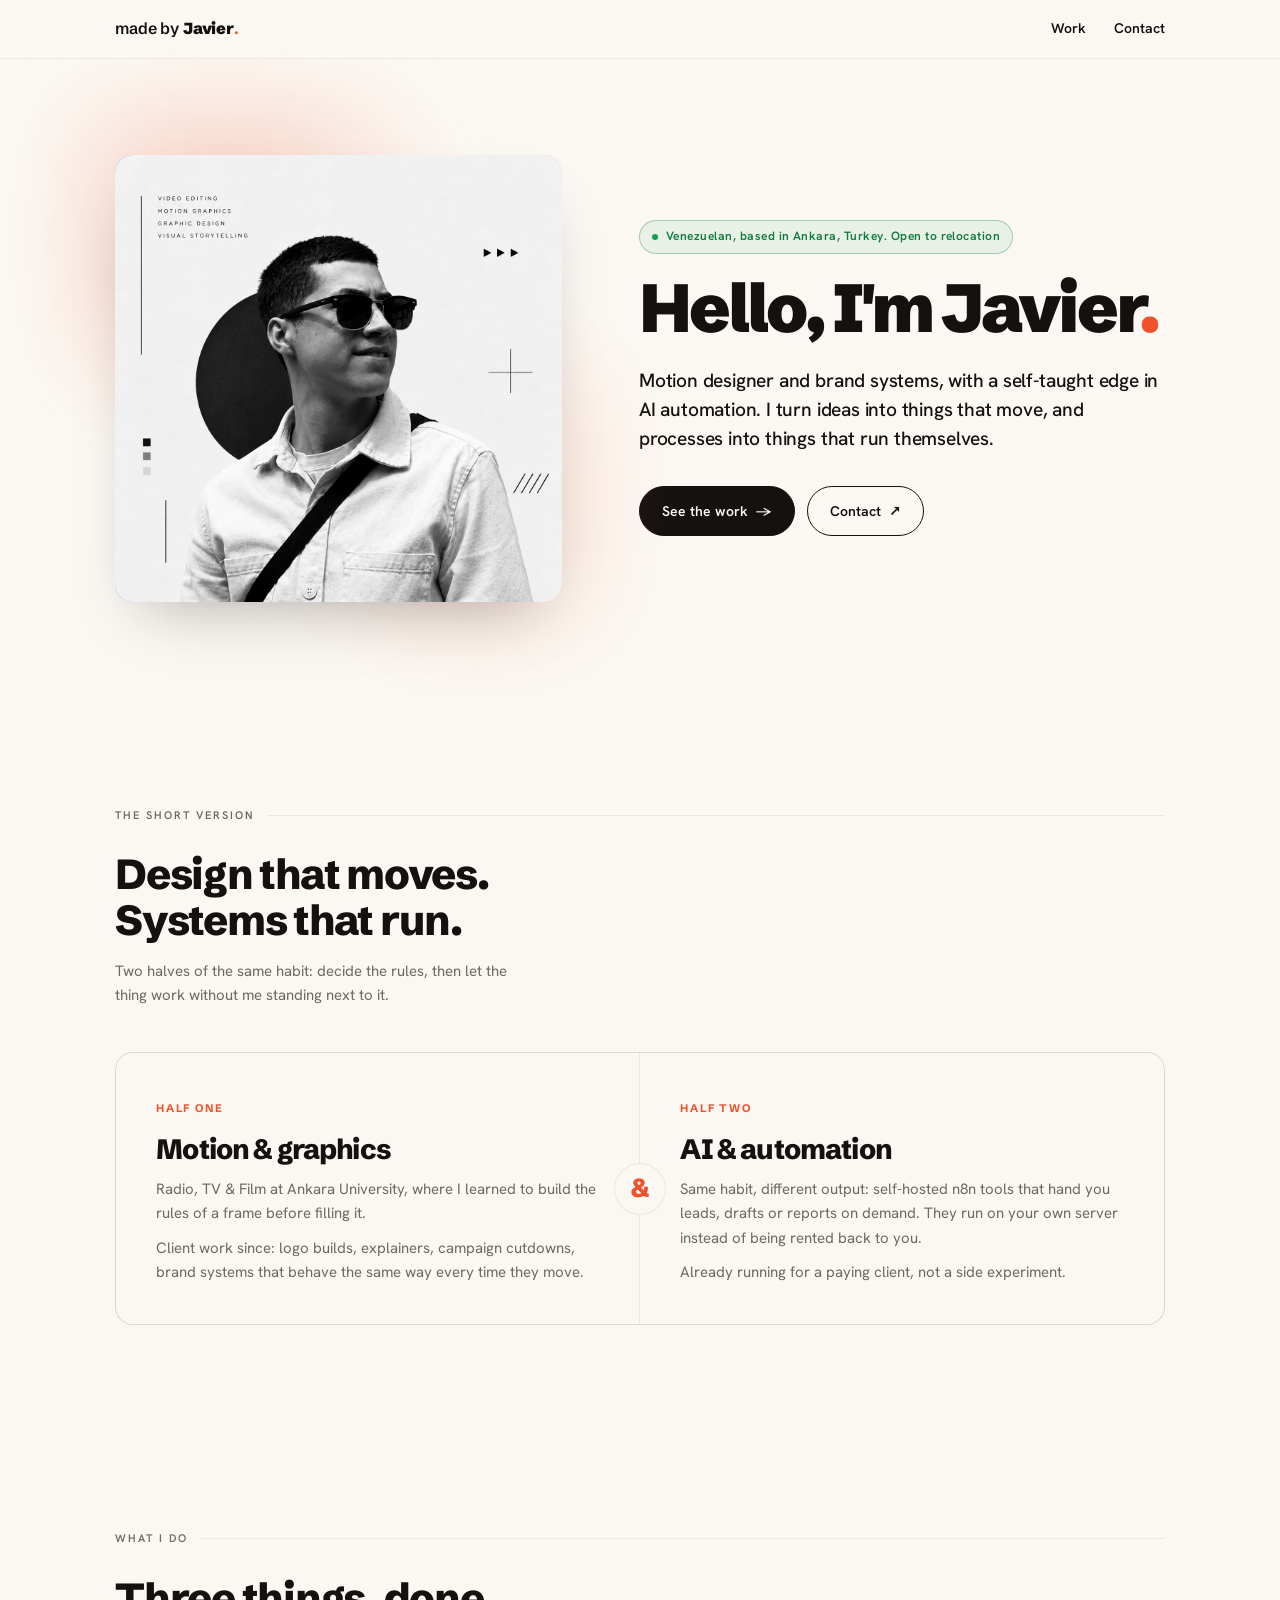
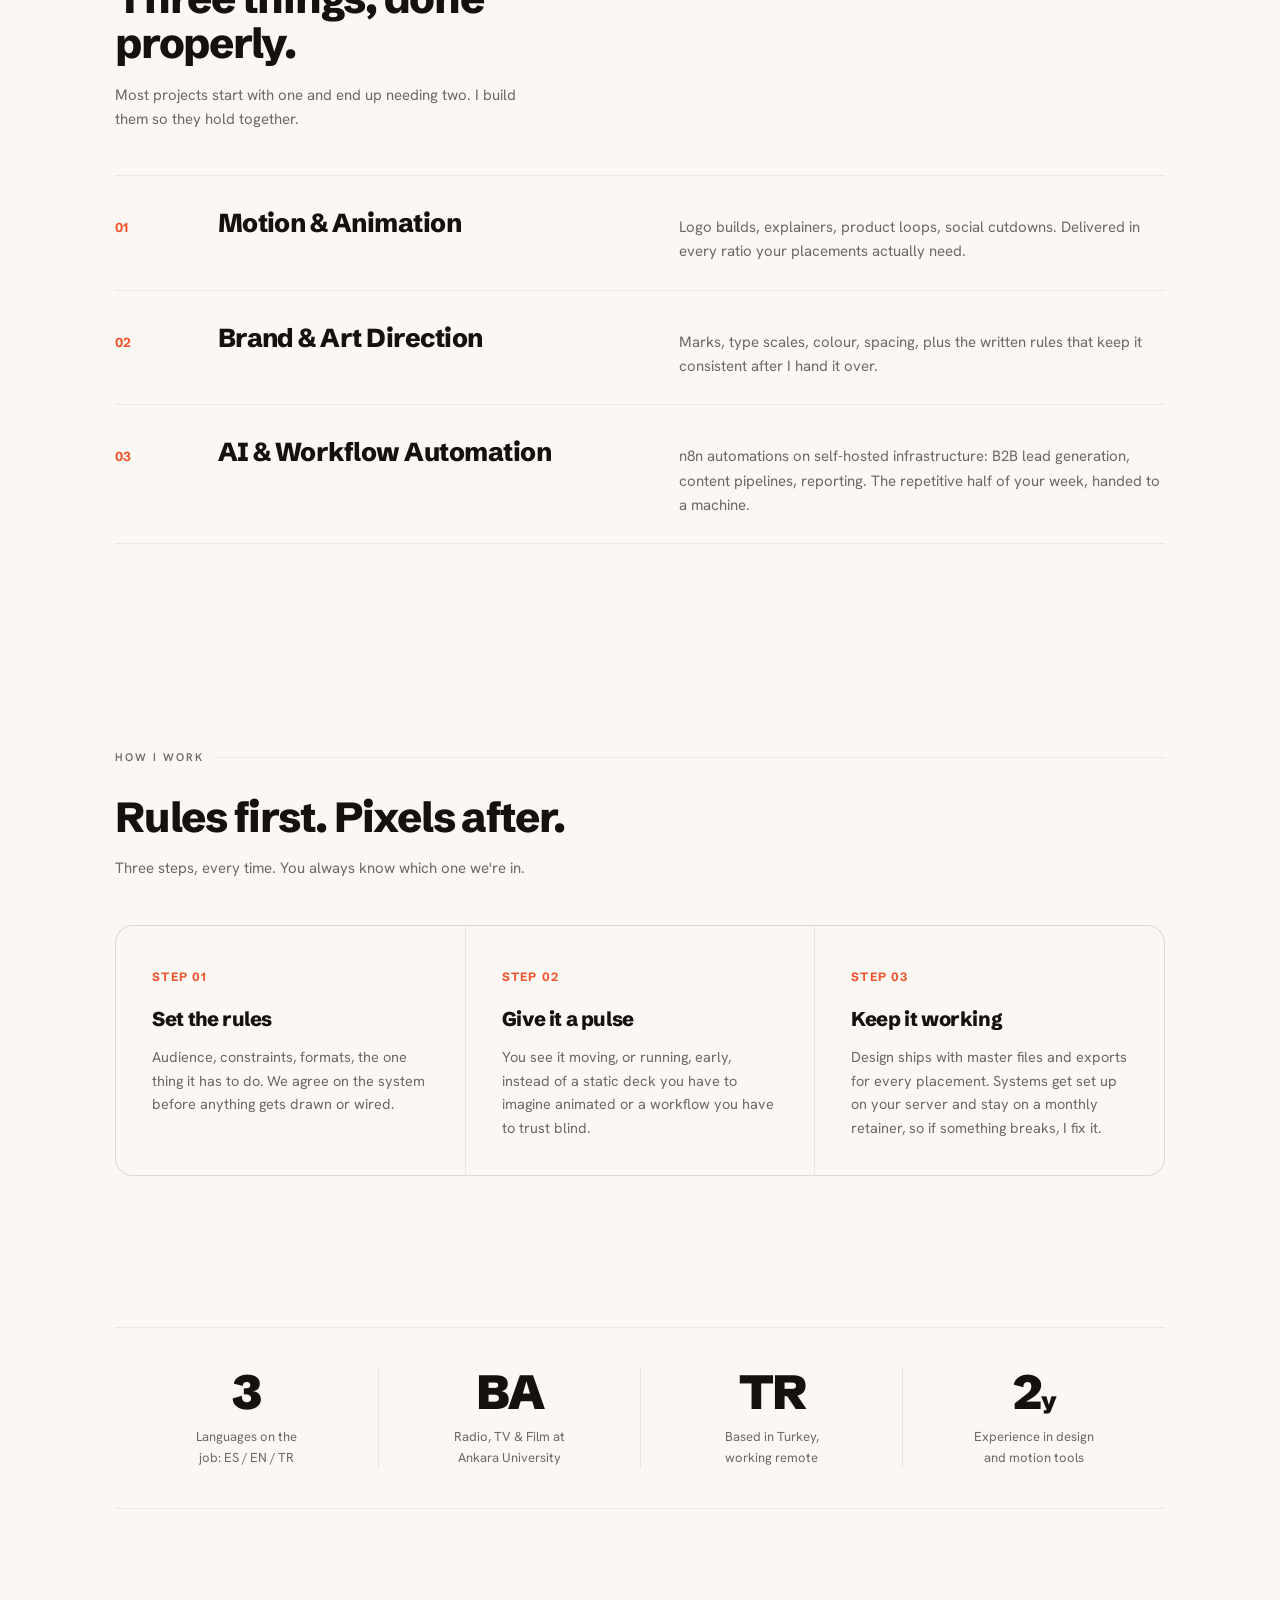
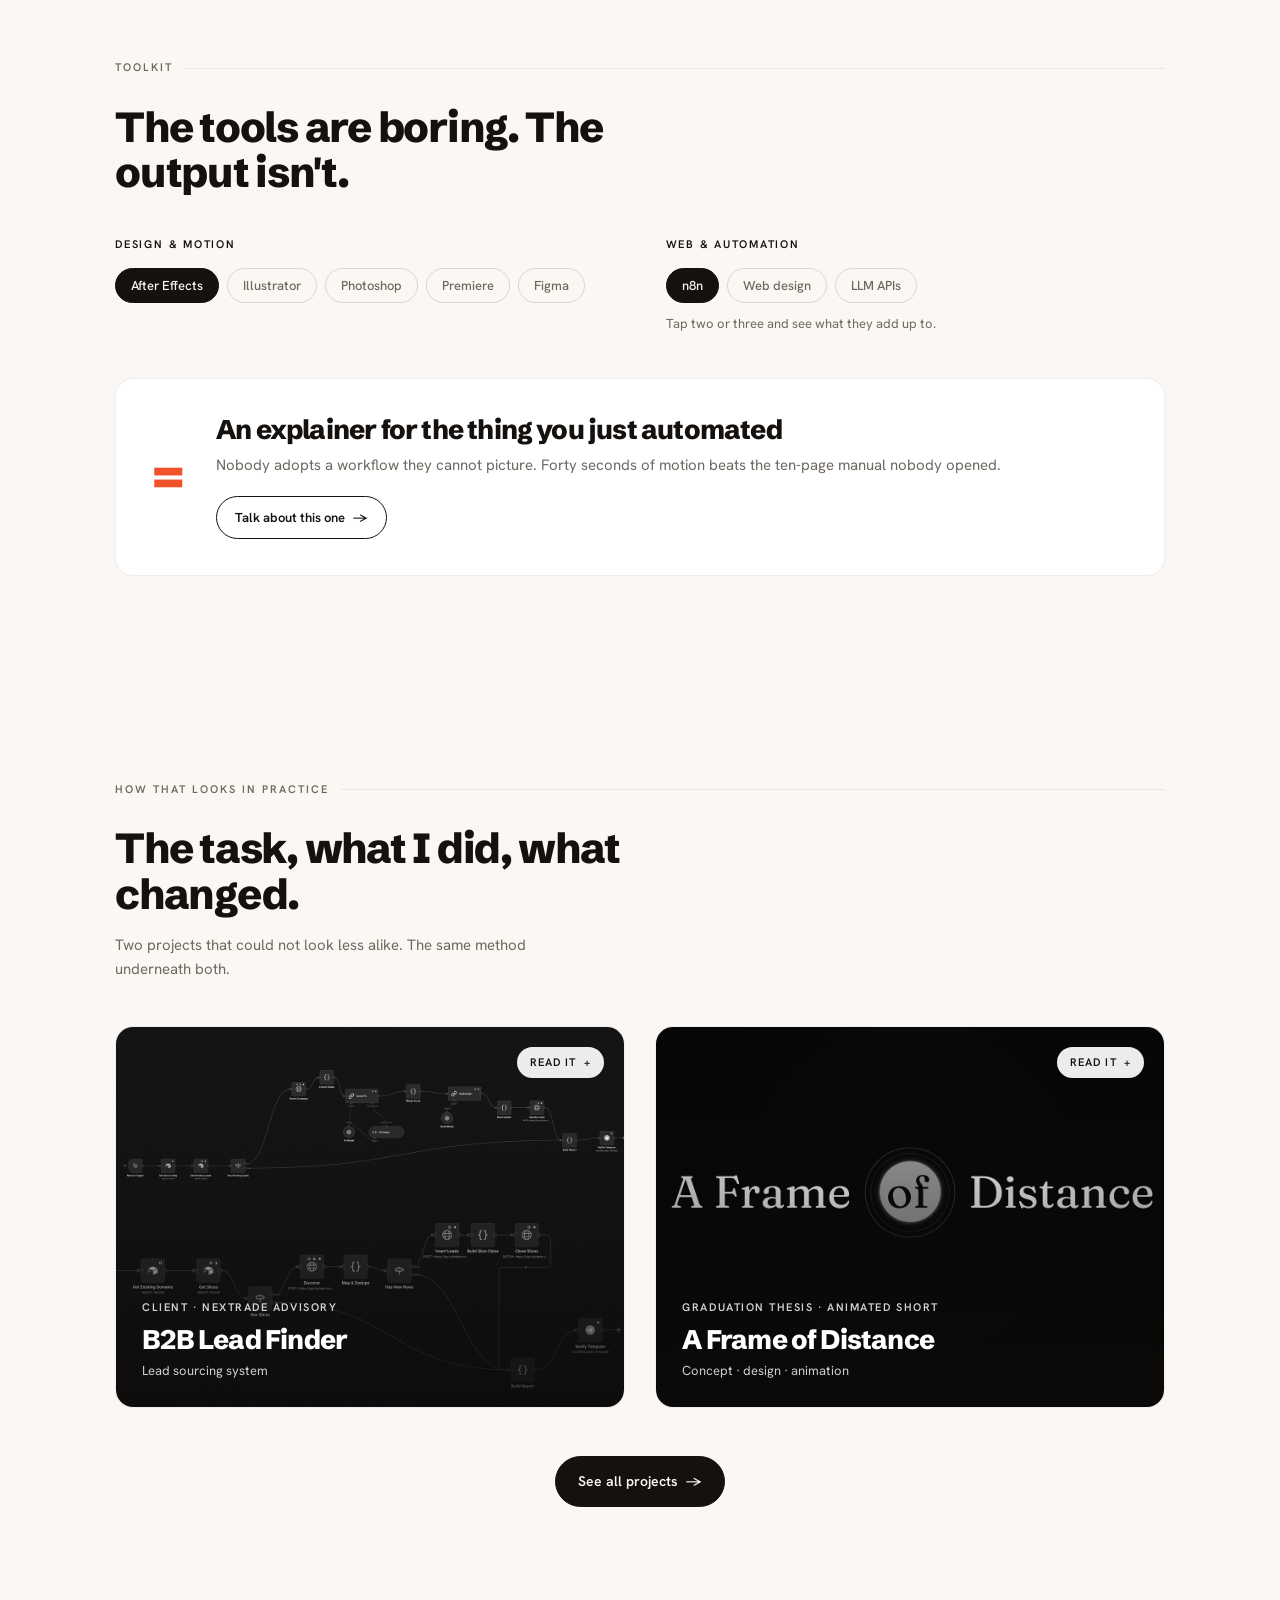
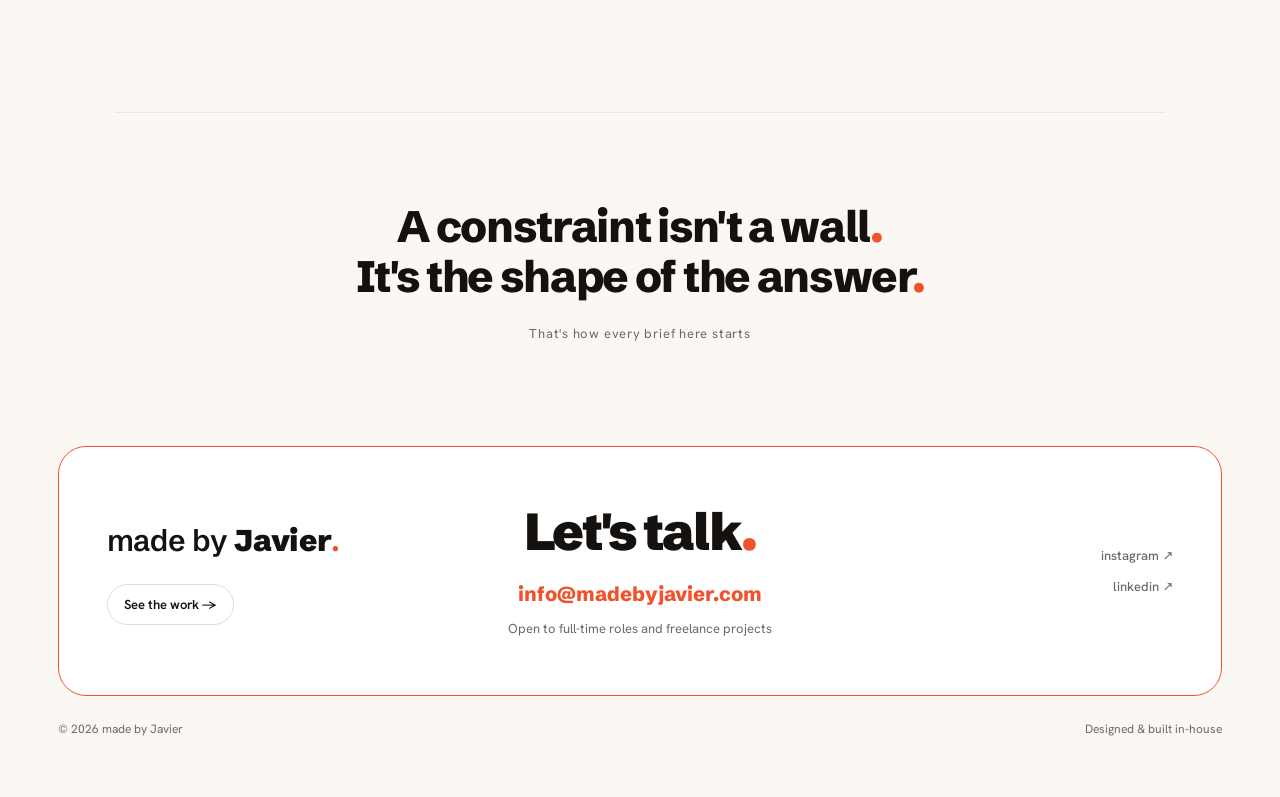
==== index.html @ c761b470 "Rename the project to B2B Lead Finder; sync the home punch line The home card still led with "100 en" ====
<!DOCTYPE html>
<html lang="en">
<head>
<meta charset="utf-8">
<meta name="viewport" content="width=device-width, initial-scale=1">
<title>made by Javier · motion, brand and automation</title>
<meta name="description" content="Javier: motion design, brand systems and self-hosted automation. I take flat work and give it a pulse.">
<link rel="icon" type="image/png" sizes="32x32" href="assets/favicon-32.png">
<link rel="icon" type="image/svg+xml" href="assets/icon.svg">
<link rel="apple-touch-icon" href="assets/apple-touch-icon.png">
<link rel="stylesheet" href="css/site.css">
</head>
<body>

<!-- NAV -->
<nav class="nav">
  <div class="nav-in">
    <a class="logo" href="index.html">made by <b>Javier</b><i>.</i></a>
    <div class="nav-links">
      <a href="work/index.html">Work</a>
      <a href="mailto:info@madebyjavier.com">Contact</a>
    </div>
  </div>
</nav>

<!-- HERO -->
<header class="hero">
  <div class="wrap hero-grid">
    <div class="shot rv">
      <div class="shot-frame">
        <img src="assets/javier.jpg" alt="Javier, designer" onerror="this.remove()">
        <div class="shot-note">portrait → assets/javier.jpg</div>
      </div>
    </div>

    <div class="rv">
      <span class="badge"><span class="dot"></span> Venezuelan, based in Ankara, Turkey. Open to relocation</span>
      <h1>Hello, I'm Javier<i>.</i></h1>

      <p class="lead">Motion designer and brand systems, with a self-taught edge in AI automation. I turn ideas into things that move, and processes into things that run themselves.</p>

      <div class="cta-row">
        <a class="btn btn-solid" href="work/index.html">See the work <span>→</span></a>
        <a class="btn btn-ghost btn-diag" href="mailto:info@madebyjavier.com">Contact <span>↗</span></a>
      </div>
    </div>
  </div>
</header>

<!-- SPLIT -->
<section id="split">
  <div class="wrap">
    <p class="eyebrow rv">The short version</p>
    <h2 class="rv">Design that moves. Systems that run.</h2>
    <p class="sec-sub rv">Two halves of the same habit: decide the rules, then let the thing work without me standing next to it.</p>

    <div class="split-wrap rv">
      <div class="split">
        <div class="half">
          <span class="half-k">Half one</span>
          <h3>Motion &amp; graphics</h3>
          <p>Radio, TV &amp; Film at Ankara University, where I learned to build the rules of a frame before filling it.</p>
          <p>Client work since: logo builds, explainers, campaign cutdowns, brand systems that behave the same way every time they move.</p>
        </div>
        <div class="half">
          <span class="half-k">Half two</span>
          <h3>AI &amp; automation</h3>
          <p>Same habit, different output: self-hosted n8n tools that hand you leads, drafts or reports on demand. They run on your own server instead of being rented back to you.</p>
          <p>Already running for a paying client, not a side experiment.</p>
        </div>
      </div>
      <span class="half-amp">&amp;</span>
    </div>
  </div>
</section>

<!-- SERVICES -->
<section id="services">
  <div class="wrap">
    <p class="eyebrow rv">What I do</p>
    <h2 class="rv">Three things, done properly.</h2>
    <p class="sec-sub rv">Most projects start with one and end up needing two. I build them so they hold together.</p>

    <div class="svc">
      <div class="svc-row rv">
        <span class="svc-num">01</span>
        <h3 class="svc-name">Motion &amp; Animation</h3>
        <p class="svc-desc">Logo builds, explainers, product loops, social cutdowns. Delivered in every ratio your placements actually need.</p>
      </div>
      <div class="svc-row rv">
        <span class="svc-num">02</span>
        <h3 class="svc-name">Brand &amp; Art Direction</h3>
        <p class="svc-desc">Marks, type scales, colour, spacing, plus the written rules that keep it consistent after I hand it over.</p>
      </div>
      <div class="svc-row rv">
        <span class="svc-num">03</span>
        <h3 class="svc-name">AI &amp; Workflow Automation</h3>
        <p class="svc-desc">n8n automations on self-hosted infrastructure: B2B lead generation, content pipelines, reporting. The repetitive half of your week, handed to a machine.</p>
      </div>
    </div>
  </div>
</section>

<!-- PROCESS -->
<section id="process">
  <div class="wrap">
    <p class="eyebrow rv">How I work</p>
    <h2 class="rv">Rules first. Pixels after.</h2>
    <p class="sec-sub rv">Three steps, every time. You always know which one we're in.</p>

    <div class="steps">
      <div class="step rv">
        <span class="step-k">STEP 01</span>
        <h3>Set the rules</h3>
        <p>Audience, constraints, formats, the one thing it has to do. We agree on the system before anything gets drawn or wired.</p>
      </div>
      <div class="step rv">
        <span class="step-k">STEP 02</span>
        <h3>Give it a pulse</h3>
        <p>You see it moving, or running, early, instead of a static deck you have to imagine animated or a workflow you have to trust blind.</p>
      </div>
      <div class="step rv">
        <span class="step-k">STEP 03</span>
        <h3>Keep it working</h3>
        <p>Design ships with master files and exports for every placement. Systems get set up on your server and stay on a monthly retainer, so if something breaks, I fix it.</p>
      </div>
    </div>
  </div>
</section>

<!-- FACTS -->
<section id="proof" style="padding-block:clamp(24px,4vw,48px)">
  <div class="wrap">
    <div class="stats rv">
      <div><div class="stat-n">3</div><div class="stat-l">Languages on the job: ES / EN / TR</div></div>
      <div><div class="stat-n">BA</div><div class="stat-l">Radio, TV &amp; Film at Ankara University</div></div>
      <div><div class="stat-n">TR</div><div class="stat-l">Based in Turkey, working remote</div></div>
      <div><div class="stat-n">2<span style="font-size:.5em">y</span></div><div class="stat-l">Experience in design and motion tools</div></div>
    </div>
  </div>
</section>

<!-- TOOLKIT -->
<section id="toolkit">
  <div class="wrap">
    <p class="eyebrow rv">Toolkit</p>
    <h2 class="rv">The tools are boring. The output isn't.</h2>

    <div class="kit rv">
      <div>
        <p class="kit-k">Design &amp; motion</p>
        <div class="tags" style="margin-top:0">
          <button class="tag" data-t="ae">After Effects</button>
          <button class="tag" data-t="ai">Illustrator</button>
          <button class="tag" data-t="ps">Photoshop</button>
          <button class="tag" data-t="pr">Premiere</button>
          <button class="tag" data-t="fg">Figma</button>
        </div>
      </div>
      <div>
        <p class="kit-k">Web &amp; automation</p>
        <div class="tags" style="margin-top:0">
          <button class="tag" data-t="n8">n8n</button>
          <button class="tag" data-t="wb">Web design</button>
          <button class="tag" data-t="ll">LLM APIs</button>
        </div>
        <p class="mix-hint">Tap two or three and see what they add up to.</p>
      </div>
    </div>

    <div class="mix mix-empty rv" id="mix">
      <span class="mix-eq">=</span>
      <div>
        <h3 class="mix-title" id="mixTitle">Pick two tools above.</h3>
        <p class="mix-desc" id="mixDesc">Most jobs here are a combination, not a single tool.</p>
        <a class="mix-cta" id="mixCta" href="mailto:info@madebyjavier.com">Talk about this one <span>→</span></a>
      </div>
    </div>
  </div>
</section>

<!-- SELECTED WORK -->
<section id="selected">
  <div class="wrap">
    <p class="eyebrow rv">How that looks in practice</p>
    <h2 class="rv">The task, what I did, what changed.</h2>
    <p class="sec-sub rv">Two projects that could not look less alike. The same method underneath both.</p>

    <div class="cases">

      <article class="case rv">
        <div class="case-cover">
          <img src="assets/case-nextrade.png" alt="" onerror="this.remove()">
          <div class="case-scrim">
            <span class="case-meta">Client · NexTrade Advisory</span>
            <h3>B2B Lead Finder</h3>
            <span class="case-role">Lead sourcing system</span>
          </div>
          <button class="case-face" aria-expanded="false" aria-label="Open B2B Lead Finder case">
            <span class="case-hint">Read it <em>+</em></span>
          </button>
        </div>
        <div class="case-body">
          <div><div class="case-inner">
            <div class="cline">
              <span class="cline-k">The task</span>
              <p class="cline-v">Finding new clients was a full-time job nobody had time for: which companies fit, who decides inside, a real email address, a message that doesn't read like a template.</p>
            </div>
            <div class="cline">
              <span class="cline-k">What I did</span>
              <div class="cline-v">
                <ul>
                  <li>Every lead arrives scored, with the person who decides by name and title.</li>
                  <li>Each email is checked against the mail server, so nothing bounces.</li>
                  <li>A message written for that company waits in a private dashboard: read, adjust, send.</li>
                </ul>
              </div>
            </div>
            <div class="cline">
              <span class="cline-k">What changed</span>
              <p class="cline-v"><strong>15 qualified companies, every week.</strong> In the first 20 delivered, all 20 had a named person and 18 emails were confirmed by the receiving server. The time that went into searching now goes into conversations.</p>
            </div>
            <a class="case-link" href="work/nextrade/index.html">See the project <span>→</span></a>
          </div></div>
        </div>
      </article>

      <article class="case rv">
        <div class="case-cover">
          <img src="assets/case-frame.png" alt="" onerror="this.remove()">
          <div class="case-scrim">
            <span class="case-meta">Graduation thesis · Animated short</span>
            <h3>A Frame of Distance</h3>
            <span class="case-role">Concept · design · animation</span>
          </div>
          <button class="case-face" aria-expanded="false" aria-label="Open A Frame of Distance case">
            <span class="case-hint">Read it <em>+</em></span>
          </button>
        </div>
        <div class="case-body">
          <div><div class="case-inner">
            <div class="cline">
              <span class="cline-k">The task</span>
              <p class="cline-v">Turn Berry's acculturation model into a 2½-minute animated short with no dialogue, no characters and no narration. Only shape, color and motion.</p>
            </div>
            <div class="cline">
              <span class="cline-k">What I did</span>
              <div class="cline-v">
                <ul>
                  <li>Wrote a visual dictionary before animating: a polygon's number of sides shows how integrated it is, from a broken triangle to a circle.</li>
                  <li>Gave each stage its own palette and motion rule, from cold blue and abrupt cuts to saturated amber and slow, steady movement.</li>
                </ul>
              </div>
            </div>
            <div class="cline">
              <span class="cline-k">Result</span>
              <p class="cline-v">A three-member jury gave it 100/100. <strong>An abstract theory a viewer can read without a single word of explanation.</strong></p>
            </div>
            <a class="case-link" href="work/a-frame-of-distance/index.html">See the project <span>→</span></a>
          </div></div>
        </div>
      </article>

    </div>

    <div class="cta-row rv" style="margin-top:clamp(32px,4vw,48px);justify-content:center">
      <a class="btn btn-solid" href="work/index.html">See all projects <span>→</span></a>
    </div>
  </div>
</section>

<!-- QUOTE -->
<section id="quote">
  <div class="wrap">
    <hr class="hr" style="margin-bottom:clamp(48px,7vw,88px)">
    <p class="quote rv">A constraint isn't a wall<i>.</i><br>It's the shape of the answer<i>.</i></p>
    <p class="quote-by rv">That's how every brief here starts</p>
  </div>
</section>

<!-- FOOTER CTA -->
<footer class="footer">
  <div class="fcard rv">
    <div>
      <a class="logo" href="index.html" style="font-size:clamp(20px,2.6vw,30px)">made by <b>Javier</b><i>.</i></a>
      <br>
      <a class="back" href="work/index.html">See the work →</a>
    </div>

    <div class="fcard-mid">
      <h2>Let's talk<i>.</i></h2>
      <a class="mail" href="mailto:info@madebyjavier.com">info@madebyjavier.com</a>
      <span class="f-tag">Open to full-time roles and freelance projects</span>
    </div>

    <div class="f-right">
      <a href="https://www.instagram.com/made.byjavier/" target="_blank" rel="noopener">instagram ↗</a>
      <a href="https://www.linkedin.com/in/javiermenzs" target="_blank" rel="noopener">linkedin ↗</a>    </div>
  </div>

  <div class="legal">
    <span>© 2026 made by Javier</span>
    <span>Designed &amp; built in-house</span>
  </div>
</footer>

<script src="js/site.js"></script>
<!-- page views, referrers and countries. No cookies, nothing to consent to. -->
<script defer src="/_vercel/insights/script.js"></script>
</body>
</html>
---- css/site.css ----
@import url('https://fonts.googleapis.com/css2?family=Schibsted+Grotesk:wght@500;600;700;800;900&family=Hanken+Grotesk:wght@400;500;600;700&display=swap');

/* ============================================================
   made by Javier — site stylesheet
   One file for every page. Edit here, it changes everywhere.
   ============================================================ */

/* ============ TOKENS ============ */
:root{
  --bg:#FBF8F3;
  --surface:#FFFFFF;
  --ink:#14110F;
  --muted:#6E6862;
  --line:rgba(20,17,15,.14);
  --line-soft:rgba(20,17,15,.07);
  --accent:#F0522B;
  --go:#12A150;        /* availability green */
  --go-ink:#0F7A3C;    /* readable green on cream — 5.3:1 */

  --display:'Schibsted Grotesk',system-ui,-apple-system,sans-serif;
  --body:'Hanken Grotesk',system-ui,-apple-system,sans-serif;

  /* fluid shell — grows with the viewport instead of sitting in a 1180px box */
  --pad:clamp(20px,4.5vw,80px);
  --maxw:clamp(1040px,91vw,1560px);
  --r:18px;
}

*{box-sizing:border-box;margin:0;padding:0}
html{scroll-behavior:smooth;scroll-padding-top:96px}
body{
  background:var(--bg);
  color:var(--ink);
  font-family:var(--body);
  font-size:17px;
  line-height:1.62;
  -webkit-font-smoothing:antialiased;
  overflow-x:hidden;
}
a{color:inherit;text-decoration:none}
img{max-width:100%;display:block}

.wrap{width:100%;max-width:var(--maxw);margin:0 auto;padding-inline:var(--pad)}
.hr{height:1px;background:var(--line-soft);border:0}

/* ============ NAV ============ */
.nav{
  position:sticky;top:0;z-index:50;
  background:rgba(251,248,243,.82);
  backdrop-filter:blur(14px);
  border-bottom:1px solid var(--line-soft);
}
.nav-in{
  max-width:var(--maxw);margin:0 auto;padding:16px var(--pad);
  display:flex;align-items:center;justify-content:space-between;
}
.logo{font-family:var(--display);font-size:16px;font-weight:600;letter-spacing:-.01em}
.logo b{font-weight:900}
.logo i{color:var(--accent);font-style:normal}
.nav-links{display:flex;gap:28px;font-size:14px;font-weight:600}
.nav-links a{position:relative;padding-bottom:2px}
.nav-links a::after{
  content:"";position:absolute;left:0;bottom:0;height:1.5px;width:0;
  background:var(--accent);transition:width .28s cubic-bezier(.2,.7,.3,1);
}
.nav-links a:hover::after,.nav-links a[aria-current]::after{width:100%}

/* ============ HERO ============ */
.hero{padding:clamp(48px,8vw,96px) 0 clamp(56px,8vw,104px)}
.hero-grid{
  display:grid;grid-template-columns:minmax(0,.85fr) minmax(0,1fr);
  gap:clamp(32px,6vw,80px);align-items:center;
}

/* photo + colour bleed behind it */
.shot{position:relative}
.shot::before{
  content:"";position:absolute;inset:-14% -12%;z-index:0;
  background:
    radial-gradient(60% 55% at 30% 25%,rgba(240,82,43,.30),transparent 70%),
    radial-gradient(55% 50% at 75% 70%,rgba(255,158,120,.28),transparent 72%);
  filter:blur(40px);
}
.shot-frame{
  position:relative;z-index:1;border-radius:var(--r);overflow:hidden;
  aspect-ratio:1/1;          /* matches javier.jpg — 1254 × 1254 */
  box-shadow:0 30px 60px -30px rgba(20,17,15,.35);
}
/* CSS fallback backdrop = the striped colour wall from the reference */
.shot-frame::before{
  content:"";position:absolute;inset:0;
  background:repeating-linear-gradient(90deg,
    #1B3FB0 0 4%, #F0522B 4% 7%, #E8D96A 7% 11%, #0C1E5E 11% 15%,
    #E9E4C9 15% 19%, #1B3FB0 19% 23%);
  filter:blur(6px) saturate(1.1);
}
.shot-frame img{
  position:relative;z-index:2;width:100%;height:100%;object-fit:cover;
  filter:grayscale(1) contrast(1.06);
}
.shot-note{
  position:relative;z-index:2;display:grid;place-items:center;height:100%;
  font-size:12px;letter-spacing:.14em;text-transform:uppercase;color:#fff;
  text-shadow:0 1px 8px rgba(0,0,0,.6);text-align:center;padding:24px;
}

.badge{
  display:inline-flex;align-items:center;gap:8px;
  font-size:12px;font-weight:600;letter-spacing:.04em;
  padding:6px 12px;border:1px solid rgba(15,122,60,.32);border-radius:999px;
  background:rgba(18,161,80,.08);color:var(--go-ink);margin-bottom:20px;
}
.dot{width:6px;height:6px;border-radius:50%;background:var(--go);
  box-shadow:0 0 0 0 rgba(18,161,80,.55);animation:pulse 1.5s infinite}
@keyframes pulse{70%{box-shadow:0 0 0 7px rgba(18,161,80,0)}100%{box-shadow:0 0 0 0 rgba(18,161,80,0)}}

h1{
  font-family:var(--display);font-weight:900;
  font-size:clamp(38px,5.6vw,68px);line-height:1.02;letter-spacing:-.045em;
  margin-bottom:24px;
}
h1 i{color:var(--accent);font-style:normal}
/* CO2nstruction wordmark — keep the subscript readable in display type */
h1 sub,h2 sub,.next-proj a sub{font-size:.55em;bottom:-.15em}

.lead{font-size:clamp(17px,1.5vw,20px);font-weight:500;line-height:1.5;letter-spacing:-.01em;max-width:52ch}
.lead + .lead{margin-top:14px}
.body-copy{margin-top:22px;max-width:54ch;color:var(--muted);font-size:15px}
.body-copy p + p{margin-top:12px}
.body-copy strong{color:var(--ink);font-weight:600}

.cta-row{display:flex;flex-wrap:wrap;gap:12px;margin-top:32px}
.btn{
  display:inline-flex;align-items:center;gap:8px;
  font-size:14px;font-weight:600;padding:13px 22px;border-radius:999px;
  border:1px solid var(--ink);transition:transform .2s,background .2s,color .2s;
}
.btn:hover{transform:translateY(-2px)}
.btn-solid{background:var(--ink);color:var(--bg)}
.btn-solid:hover{background:var(--accent);border-color:var(--accent)}
.btn-ghost:hover{background:var(--ink);color:var(--bg)}
.btn span{display:inline-block;transition:transform .35s cubic-bezier(.2,.7,.3,1) .08s}
.btn:hover span{transform:translateX(5px)}
.btn-diag:hover span{transform:translate(4px,-4px)}

/* ============ SECTION SHELL ============ */
section{padding:clamp(56px,8vw,104px) 0}
.eyebrow{
  font-size:11px;font-weight:600;letter-spacing:.18em;text-transform:uppercase;
  color:var(--muted);margin-bottom:28px;display:flex;align-items:center;gap:12px;
}
.eyebrow::after{content:"";flex:1;height:1px;background:var(--line-soft)}
h2{
  font-family:var(--display);font-weight:800;
  font-size:clamp(28px,3.4vw,42px);line-height:1.08;letter-spacing:-.03em;
  max-width:20ch;margin-bottom:16px;
}
.sec-sub{color:var(--muted);max-width:52ch;font-size:15px}

/* ============ SERVICES ============ */
.svc{border-top:1px solid var(--line-soft);margin-top:44px}
.svc-row{
  display:grid;grid-template-columns:64px minmax(0,1fr) minmax(0,1.15fr);
  gap:clamp(16px,3vw,40px);align-items:baseline;
  padding:26px 0;border-bottom:1px solid var(--line-soft);
  transition:padding-left .3s cubic-bezier(.2,.7,.3,1);
}
.svc-row:hover{padding-left:10px}
.svc-num{font-family:var(--display);font-size:13px;font-weight:700;color:var(--accent)}
.svc-name{font-family:var(--display);font-size:clamp(20px,2.2vw,26px);font-weight:800;letter-spacing:-.02em}
.svc-desc{color:var(--muted);font-size:15px}

/* ============ PROCESS ============ */
.steps{display:grid;grid-template-columns:repeat(3,1fr);gap:1px;background:var(--line-soft);
  border:1px solid var(--line-soft);border-radius:var(--r);overflow:hidden;margin-top:44px}
/* hover timing shared with .half in the split section — keep these in sync */
.step{background:var(--bg);padding:clamp(24px,3vw,36px);
  transition:background .25s cubic-bezier(.2,.7,.3,1)}
.step:hover{background:var(--surface)}
.step-k{font-family:var(--display);font-size:12px;font-weight:700;color:var(--accent);letter-spacing:.1em}
.step h3{font-family:var(--display);font-size:20px;font-weight:800;letter-spacing:-.02em;margin:14px 0 10px}
.step p{color:var(--muted);font-size:14.5px}

/* ============ STATS ============ */
.stats{display:grid;grid-template-columns:repeat(4,1fr);gap:0;
  padding:clamp(28px,4vw,40px) 0;border-block:1px solid var(--line-soft)}
.stats > div{
  display:flex;flex-direction:column;align-items:center;justify-content:flex-start;
  gap:10px;text-align:center;padding-inline:clamp(10px,2vw,28px);
  border-left:1px solid var(--line-soft);
}
.stats > div:first-child{border-left:0}
.stat-n{font-family:var(--display);font-size:clamp(30px,4vw,48px);font-weight:900;letter-spacing:-.04em;line-height:1}
.stat-l{font-size:13px;color:var(--muted);max-width:20ch;text-wrap:balance}

/* ============ TOOLKIT ============ */
.tags{display:flex;flex-wrap:wrap;gap:8px;margin-top:32px}
.tag{
  font-size:13px;font-weight:500;padding:8px 15px;border-radius:999px;
  border:1px solid var(--line);color:var(--muted);
  transition:color .2s,border-color .2s,background .2s;
}
.tag:hover{color:var(--ink);border-color:var(--ink);background:var(--surface)}

/* ============ QUOTE ============ */
.quote{
  font-family:var(--display);font-weight:800;letter-spacing:-.03em;
  font-size:clamp(24px,3.6vw,44px);line-height:1.14;max-width:22ch;margin:0 auto;text-align:center;
}
.quote i{color:var(--accent);font-style:normal}
.quote-by{text-align:center;color:var(--muted);font-size:13px;margin-top:22px;letter-spacing:.06em}

/* ============ FOOTER CTA ============ */
.footer{padding:0 var(--pad) var(--pad)}
.fcard{
  max-width:var(--maxw);margin:0 auto;
  border:1.5px solid var(--accent);border-radius:28px;
  background:var(--surface);
  padding:clamp(32px,5vw,56px) clamp(24px,4vw,48px);
  display:grid;grid-template-columns:1fr auto 1fr;gap:32px;align-items:center;
}
.fcard-mid{text-align:center}
.fcard h2{
  font-size:clamp(30px,4.4vw,52px);font-weight:900;letter-spacing:-.035em;
  max-width:none;margin:0 auto 18px;
}
.fcard h2 i{color:var(--accent);font-style:normal}
.mail{
  font-family:var(--display);font-weight:800;font-size:clamp(16px,1.8vw,20px);
  color:var(--accent);border-bottom:1.5px solid transparent;transition:border-color .2s;
}
.mail:hover{border-color:var(--accent)}
.f-tag{display:block;font-size:13px;color:var(--muted);margin-top:8px}
.f-right{display:flex;flex-direction:column;align-items:flex-end;gap:10px;font-size:13px;font-weight:500}
.f-right a{color:var(--muted);transition:color .2s}
.f-right a:hover{color:var(--ink)}
.back{
  display:inline-flex;align-items:center;gap:7px;font-size:13px;font-weight:600;
  padding:9px 16px;border:1px solid var(--line);border-radius:999px;margin-top:18px;
  transition:background .2s,color .2s,border-color .2s;
}
.back:hover{background:var(--ink);color:var(--bg);border-color:var(--ink)}
.legal{
  max-width:var(--maxw);margin:24px auto 0;display:flex;justify-content:space-between;
  font-size:12px;color:var(--muted);flex-wrap:wrap;gap:10px;
}

/* ============ SPLIT (the differentiator) ============ */
.split{display:grid;grid-template-columns:1fr 1fr;gap:1px;background:var(--line-soft);
  border:1px solid var(--line-soft);border-radius:var(--r);overflow:hidden;margin-top:44px}
.half{background:var(--bg);padding:clamp(26px,3.4vw,40px);
  transition:background .25s cubic-bezier(.2,.7,.3,1)}
.half:hover{background:var(--surface)}
.half-k{font-family:var(--display);font-size:11px;font-weight:700;letter-spacing:.16em;
  text-transform:uppercase;color:var(--accent)}
.half h3{font-family:var(--display);font-size:clamp(22px,2.4vw,28px);font-weight:800;
  letter-spacing:-.03em;margin:14px 0 12px;line-height:1.1}
.half p{color:var(--muted);font-size:15px}
.half p + p{margin-top:10px}
.half-amp{
  position:absolute;left:50%;top:50%;transform:translate(-50%,-50%);
  font-family:var(--display);font-weight:900;font-size:26px;color:var(--accent);
  background:var(--bg);width:52px;height:52px;border-radius:50%;
  display:grid;place-items:center;border:1px solid var(--line-soft);z-index:2;
}
.split-wrap{position:relative}

/* ============ CASES (image → click → task/action/outcome) ============ */
.cases{display:grid;grid-template-columns:repeat(auto-fit,minmax(340px,1fr));
  gap:clamp(18px,2.4vw,32px);margin-top:44px;align-items:start}
.case{
  border:1px solid var(--line-soft);border-radius:var(--r);background:var(--surface);
  overflow:hidden;transition:border-color .35s,box-shadow .35s;
}
.case:hover{border-color:var(--line)}
.case.open{border-color:var(--accent);box-shadow:0 24px 50px -34px rgba(20,17,15,.4)}

/* the clickable face — sits over the cover so the whole image is the target */
.case-face{
  position:absolute;inset:0;z-index:4;width:100%;height:100%;
  border:0;padding:0;background:none;cursor:pointer;font:inherit;color:inherit;
}
.case-face:focus-visible{outline:2px solid var(--accent);outline-offset:-4px;border-radius:var(--r)}
.case-cover{
  display:block;position:relative;aspect-ratio:4/3;overflow:hidden;
  transition:aspect-ratio .55s cubic-bezier(.2,.7,.3,1);
}
.case.open .case-cover{aspect-ratio:16/6}
.case-cover::before{
  content:"";position:absolute;inset:0;
  background:linear-gradient(135deg,#1B3FB0,#F0522B 45%,#E8D96A 75%,#0C1E5E);
  filter:saturate(.9);
}
.case-cover img{position:absolute;inset:0;width:100%;height:100%;object-fit:cover;
  filter:grayscale(1) contrast(1.05);transition:filter .5s,transform .7s cubic-bezier(.2,.7,.3,1)}
.case-cover:hover img{filter:grayscale(.25) contrast(1.05);transform:scale(1.03)}
.case-scrim{
  position:absolute;inset:0;z-index:2;display:flex;flex-direction:column;justify-content:flex-end;
  padding:clamp(18px,2.2vw,26px);color:#fff;
  background:linear-gradient(to top,rgba(12,10,9,.78) 0%,rgba(12,10,9,.28) 45%,transparent 75%);
}
.case-meta{display:block;font-size:11px;font-weight:600;letter-spacing:.14em;text-transform:uppercase;opacity:.82}
.case-scrim h3{font-family:var(--display);font-size:clamp(21px,2.1vw,28px);font-weight:800;
  letter-spacing:-.03em;line-height:1.1;margin-top:8px}
.case-role{display:block;font-size:13px;opacity:.8;margin-top:6px;transition:opacity .3s,max-height .45s}
.case.open .case-role{opacity:0;max-height:0;overflow:hidden;margin-top:0}
.case-hint{
  position:absolute;top:clamp(14px,1.8vw,20px);right:clamp(14px,1.8vw,20px);
  display:inline-flex;align-items:center;gap:7px;font-size:11px;font-weight:600;
  letter-spacing:.1em;text-transform:uppercase;color:var(--ink);
  background:rgba(255,255,255,.92);padding:7px 13px;border-radius:999px;
  transition:background .25s,color .25s;
}
.case-face:hover .case-hint{background:var(--accent);color:#fff}
.case-hint em{font-style:normal;display:inline-block;transition:transform .35s cubic-bezier(.2,.7,.3,1)}
.case.open .case-hint em{transform:rotate(45deg)}

/* the morph target */
.case-body{
  display:grid;grid-template-rows:0fr;opacity:0;
  transition:grid-template-rows .55s cubic-bezier(.2,.7,.3,1),opacity .4s;
}
.case.open .case-body{grid-template-rows:1fr;opacity:1}
.case-body > div{overflow:hidden}
.case-inner{padding:clamp(20px,2.4vw,30px)}

/* ============ TASK / ACTION / OUTCOME lines ============
   Used inside the home cards AND on every project page.      */
.cline{display:grid;grid-template-columns:130px minmax(0,1fr);gap:clamp(14px,2vw,30px);
  padding:18px 0;border-bottom:1px dashed var(--line-soft);align-items:baseline}
.cline:last-child{border-bottom:0;padding-bottom:0}
.cline-k{font-size:11px;font-weight:700;letter-spacing:.13em;text-transform:uppercase;color:var(--accent)}
.cline-v{font-size:15px;color:var(--muted)}
.cline-v strong{color:var(--ink);font-weight:600}
.cline-v ul{list-style:none;display:grid;gap:11px}
/* square bullet, the shape Hanken Grotesk gives "•". Drawn rather than typed so
   the pulse ring hugs it instead of sitting off the glyph's ink.
   Same rhythm as the hero badge .dot, in accent instead of green. */
.cline-v li{padding-left:1.3em;position:relative;line-height:1.55}
.cline-v li::before{
  content:"";position:absolute;left:0;top:.55em;
  width:7px;height:7px;border-radius:1.5px;background:var(--accent);
  box-shadow:0 0 0 0 rgba(240,82,43,.5);animation:pulse-accent 1.5s infinite;
}
@keyframes pulse-accent{70%{box-shadow:0 0 0 7px rgba(240,82,43,0)}100%{box-shadow:0 0 0 0 rgba(240,82,43,0)}}
/* placeholder metric — replace with the real number, then drop the class */
.fill{background:rgba(240,82,43,.1);border-bottom:1.5px dotted var(--accent);
  color:var(--ink);font-weight:600;padding:0 3px;border-radius:3px}
.case-link{font-size:13px;font-weight:600;color:var(--accent);display:inline-flex;gap:6px;
  align-items:center;margin-top:18px}
.case-link span{transition:transform .2s}
.case-link:hover span{transform:translateX(4px)}

/* ============ TOOLKIT GROUPS ============ */
.kit{display:grid;grid-template-columns:1fr 1fr;gap:clamp(24px,4vw,56px);margin-top:40px}
.kit-k{font-size:11px;font-weight:600;letter-spacing:.16em;text-transform:uppercase;color:var(--ink);margin-bottom:14px}

/* ============ TOOL MIXER ============ */
button.tag{cursor:pointer;font-family:inherit;background:none}
button.tag.on{background:var(--ink);border-color:var(--ink);color:var(--bg)}
button.tag.on:hover{background:var(--accent);border-color:var(--accent);color:#fff}
.mix-hint{font-size:13px;color:var(--muted);margin-top:10px}
.mix{
  margin-top:clamp(28px,4vw,44px);border:1px solid var(--line-soft);border-radius:var(--r);
  background:var(--surface);padding:clamp(22px,3vw,36px);
  display:grid;grid-template-columns:auto minmax(0,1fr);gap:clamp(18px,3vw,34px);align-items:center;
}
.mix-eq{
  font-family:var(--display);font-weight:900;font-size:clamp(30px,4vw,52px);color:var(--accent);
  line-height:1;letter-spacing:-.04em;
}
.mix-title{
  font-family:var(--display);font-weight:800;font-size:clamp(19px,2.2vw,27px);
  letter-spacing:-.03em;line-height:1.14;
  opacity:0;transform:translateY(8px);animation:mixIn .45s cubic-bezier(.2,.7,.3,1) forwards;
}
.mix-desc{color:var(--muted);font-size:15px;margin-top:8px;
  opacity:0;transform:translateY(8px);animation:mixIn .45s .06s cubic-bezier(.2,.7,.3,1) forwards}
@keyframes mixIn{to{opacity:1;transform:none}}
.mix-add{color:var(--accent);font-weight:600}
.mix-empty .mix-title{color:var(--muted);font-weight:600}
.mix-cta{
  display:inline-flex;align-items:center;gap:8px;margin-top:18px;
  font-size:13px;font-weight:600;padding:10px 18px;border-radius:999px;
  border:1px solid var(--ink);transition:background .2s,color .2s,border-color .2s,transform .2s;
  opacity:0;transform:translateY(8px);animation:mixIn .45s .12s cubic-bezier(.2,.7,.3,1) forwards;
}
.mix-cta:hover{background:var(--accent);border-color:var(--accent);color:#fff}
.mix-cta span{transition:transform .2s}
.mix-cta:hover span{transform:translateX(4px)}
.mix-empty .mix-cta{display:none}

/* ============================================================
   WORK GALLERY  —  /work
   ============================================================ */
.page-head{padding:clamp(48px,7vw,88px) 0 clamp(24px,3vw,40px)}
.page-head h1{max-width:16ch;margin-bottom:18px}
.page-head .lead{color:var(--muted);font-weight:400}

.pgrid{display:grid;grid-template-columns:repeat(auto-fit,minmax(360px,1fr));
  gap:clamp(20px,2.6vw,36px);padding-bottom:clamp(40px,6vw,80px)}
.pcard{
  display:block;border:1px solid var(--line-soft);border-radius:var(--r);
  background:var(--surface);overflow:hidden;
  transition:transform .4s cubic-bezier(.2,.7,.3,1),border-color .3s,box-shadow .4s;
}
.pcard:hover{transform:translateY(-5px);border-color:var(--accent);
  box-shadow:0 28px 55px -38px rgba(20,17,15,.45)}
.pcard-cover{position:relative;aspect-ratio:4/3;overflow:hidden}
.pcard-cover::before{
  content:"";position:absolute;inset:0;
  background:linear-gradient(135deg,#1B3FB0,#F0522B 45%,#E8D96A 75%,#0C1E5E);
  filter:saturate(.9);
}
.pcard-cover img{position:absolute;inset:0;width:100%;height:100%;object-fit:cover;
  filter:grayscale(1) contrast(1.05);transition:filter .5s,transform .7s cubic-bezier(.2,.7,.3,1)}
.pcard:hover .pcard-cover img{filter:grayscale(0) contrast(1.05);transform:scale(1.04)}
.pcard-foot{padding:clamp(20px,2.4vw,28px);display:flex;align-items:flex-start;
  justify-content:space-between;gap:20px}
.pcard-meta{font-size:11px;font-weight:600;letter-spacing:.14em;text-transform:uppercase;color:var(--muted)}
.pcard h2{font-family:var(--display);font-size:clamp(21px,2.2vw,28px);font-weight:800;
  letter-spacing:-.03em;line-height:1.1;margin:8px 0 6px;max-width:none}
.pcard-role{font-size:14px;color:var(--muted)}
.pcard-arrow{
  flex:0 0 auto;width:40px;height:40px;border-radius:50%;border:1px solid var(--line);
  display:grid;place-items:center;font-size:15px;
  transition:background .25s,color .25s,border-color .25s,transform .25s;
}
.pcard:hover .pcard-arrow{background:var(--accent);border-color:var(--accent);
  color:#fff;transform:translateX(3px)}

/* a project that isn't published yet */
.pcard.soon{pointer-events:none;opacity:.5}
.pcard.soon .pcard-cover img{filter:grayscale(1) opacity(.5)}

/* ============================================================
   PROJECT PAGE  —  /work/<project>
   Same layout every time. Only the words and pictures change.
   ============================================================ */
.crumb{font-size:12px;font-weight:600;letter-spacing:.06em;color:var(--muted);
  display:inline-flex;align-items:center;gap:8px;margin-bottom:26px;transition:color .2s}
.crumb:hover{color:var(--accent)}

.proj-head{padding:clamp(40px,6vw,72px) 0 clamp(28px,3.5vw,44px)}
.proj-kicker{font-size:11px;font-weight:600;letter-spacing:.16em;text-transform:uppercase;
  color:var(--accent);margin-bottom:16px;display:block}
.proj-head h1{max-width:18ch}
.proj-head .lead{color:var(--muted);font-weight:500;max-width:56ch}

.proj-meta{
  display:grid;grid-template-columns:repeat(4,1fr);gap:0;margin-top:clamp(32px,4vw,48px);
  border-block:1px solid var(--line-soft);
}
.proj-meta > div{padding:clamp(20px,2.4vw,28px) clamp(12px,2vw,28px);
  border-left:1px solid var(--line-soft)}
.proj-meta > div:first-child{border-left:0;padding-left:0}
.proj-meta dt{font-size:11px;font-weight:700;letter-spacing:.13em;text-transform:uppercase;
  color:var(--muted);margin-bottom:8px}
.proj-meta dd{font-family:var(--display);font-size:clamp(15px,1.5vw,18px);font-weight:700;
  letter-spacing:-.02em;line-height:1.25}

.proj-cover{
  border-radius:var(--r);overflow:hidden;aspect-ratio:16/9;position:relative;
  box-shadow:0 34px 70px -42px rgba(20,17,15,.45);
}
.proj-cover::before{
  content:"";position:absolute;inset:0;
  background:linear-gradient(135deg,#1B3FB0,#F0522B 45%,#E8D96A 75%,#0C1E5E);
}
.proj-cover img{position:absolute;inset:0;width:100%;height:100%;object-fit:cover}
.proj-cover iframe{position:absolute;inset:0;z-index:1;width:100%;height:100%;border:0;background:var(--ink)}

.play-btn{position:absolute;z-index:2;inset:0;margin:auto;width:clamp(56px,7vw,76px);height:clamp(56px,7vw,76px);
  border:0;border-radius:50%;background:rgba(20,17,15,.55);backdrop-filter:blur(2px);
  display:flex;align-items:center;justify-content:center;cursor:pointer;
  transition:background .2s,transform .2s}
.play-btn:hover{background:var(--accent);transform:scale(1.06)}
.play-btn span{width:0;height:0;margin-left:4px;
  border-style:solid;border-width:11px 0 11px 18px;
  border-color:transparent transparent transparent #fff}

/* the task / what I did / what changed — open on the page, no click needed */
.proj-body{max-width:none}
.proj-body .cline{padding:clamp(22px,2.6vw,30px) 0}
.proj-body .cline-k{font-size:12px}
.proj-body .cline-v{font-size:clamp(15px,1.35vw,17px)}

/* image gallery */
.gal{display:grid;grid-template-columns:repeat(auto-fit,minmax(300px,1fr));
  gap:clamp(14px,1.8vw,24px);margin-top:44px}
.gal figure{border-radius:var(--r);overflow:hidden;background:var(--surface);
  border:1px solid var(--line-soft)}
.gal img{width:100%;aspect-ratio:4/3;object-fit:cover}
.gal figcaption{font-size:13px;color:var(--muted);padding:14px 18px}
.gal .wide{grid-column:1/-1}
.gal .wide img{aspect-ratio:16/9}
.gal .lottie-box{aspect-ratio:1/1;background:var(--bg)}
.gal .lottie-box svg{display:block}

/* screenshots: one per row, full image (no crop), click to enlarge */
.gal.shots{grid-template-columns:1fr;max-width:1180px;margin-inline:auto}
.gal.shots img{aspect-ratio:auto;height:auto;cursor:zoom-in;transition:opacity .2s}
.gal.shots img:hover{opacity:.92}

.lightbox{position:fixed;inset:0;z-index:1000;display:flex;align-items:center;justify-content:center;
  padding:clamp(12px,3vw,48px);background:rgba(20,17,15,.92);cursor:zoom-out;
  opacity:0;transition:opacity .25s cubic-bezier(.2,.7,.3,1)}
.lightbox.open{opacity:1}
.lightbox img{max-width:100%;max-height:100%;object-fit:contain;border-radius:10px;
  box-shadow:0 40px 90px -30px rgba(0,0,0,.6)}
.lightbox button{position:absolute;top:14px;right:14px;width:42px;height:42px;border-radius:50%;
  border:1px solid rgba(255,255,255,.25);background:rgba(255,255,255,.08);color:#fff;
  font-size:20px;line-height:1;cursor:pointer}

/* result figures on project pages */
.proj-figs{display:grid;grid-template-columns:repeat(3,1fr);gap:1px;margin:18px 0 20px;
  background:var(--line-soft);border:1px solid var(--line-soft);border-radius:var(--r);overflow:hidden}
.proj-figs > div{background:var(--surface);padding:clamp(16px,2vw,24px);display:flex;flex-direction:column;gap:8px}
.proj-figs b{font-family:var(--display);font-size:clamp(26px,3.2vw,40px);font-weight:900;
  letter-spacing:-.04em;line-height:1;color:var(--ink)}
.proj-figs span{font-size:13px;color:var(--muted);line-height:1.4}
@media (max-width:520px){.proj-figs{grid-template-columns:1fr}}

/* the one number worth shouting */
.proj-punch{
  border:1.5px solid var(--accent);border-radius:var(--r);background:var(--surface);
  padding:clamp(28px,4vw,48px);text-align:center;margin-top:clamp(32px,4vw,52px);
}
.proj-punch strong{
  display:block;font-family:var(--display);font-weight:900;letter-spacing:-.04em;
  font-size:clamp(30px,4.4vw,56px);line-height:1.04;margin-bottom:12px;
}
.proj-punch span{color:var(--muted);font-size:15px}

/* next project */
.next-proj{
  border-top:1px solid var(--line-soft);padding-top:clamp(32px,4vw,48px);
  display:flex;align-items:flex-end;justify-content:space-between;gap:24px;flex-wrap:wrap;
}
.next-proj small{font-size:11px;font-weight:600;letter-spacing:.16em;
  text-transform:uppercase;color:var(--muted)}
.next-proj a{font-family:var(--display);font-size:clamp(24px,3.2vw,40px);font-weight:900;
  letter-spacing:-.035em;line-height:1.05;display:block;margin-top:10px;
  transition:color .25s}
.next-proj a:hover{color:var(--accent)}

/* ============ REVEAL ============ */
.rv{opacity:0;transform:translateY(18px);transition:opacity .7s cubic-bezier(.2,.7,.3,1),transform .7s cubic-bezier(.2,.7,.3,1)}
.rv.in{opacity:1;transform:none}
@media (prefers-reduced-motion:reduce){
  .rv{opacity:1;transform:none;transition:none}
  *{animation:none!important}
}

/* ============ RESPONSIVE ============ */
/* ultra-wide: scale the page up instead of stranding it in the middle */
@media (min-width:1700px){
  body{font-size:18px}
  h1{font-size:clamp(60px,4.6vw,86px)}
  .lead{font-size:clamp(20px,1.35vw,24px)}
  .body-copy,.sec-sub,.svc-desc,.half p,.cline-v{font-size:16.5px}
  .hero{padding-block:clamp(72px,6vw,130px)}
}
/* laptop: keep the hero side by side but tighten the gutter */
@media (max-width:1180px){
  :root{--maxw:100%}
  .hero-grid{gap:clamp(28px,4vw,48px)}
}
@media (max-width:980px){
  .hero-grid{grid-template-columns:1fr;gap:40px}
  .shot{max-width:min(100%,460px)}
  .steps{grid-template-columns:1fr}
  .stats{grid-template-columns:repeat(2,1fr);row-gap:32px}
  .stats > div:nth-child(odd){border-left:0}
  .svc-row{grid-template-columns:36px 1fr;row-gap:6px}
  .svc-desc{grid-column:2}
  .split,.kit,.mix{grid-template-columns:1fr}
  .mix{text-align:center;gap:12px}
  .cline{grid-template-columns:1fr;gap:9px}
  .half-amp{display:none}
  .fcard{grid-template-columns:1fr;text-align:center;gap:28px}
  .f-right{align-items:center}
  .fcard-mid{order:-1}
  .proj-meta{grid-template-columns:repeat(2,1fr)}
  .proj-meta > div:nth-child(odd){border-left:0;padding-left:0}
  .proj-cover{aspect-ratio:4/3}
  .proj-cover.is-video{aspect-ratio:16/9}
}
@media (max-width:640px){
  .cases,.pgrid{grid-template-columns:1fr}
  .case.open .case-cover{aspect-ratio:16/9}
  .case-hint{font-size:10px;padding:6px 10px}
  .proj-meta{grid-template-columns:1fr}
  .proj-meta > div{border-left:0;padding-left:0}
  .next-proj{flex-direction:column;align-items:flex-start}
}
@media (max-width:520px){
  .nav-links{gap:16px;font-size:13px}
  .stats{grid-template-columns:1fr 1fr}
  .legal{justify-content:center;text-align:center}
  .cta-row .btn{flex:1 1 100%;justify-content:center}
  .pcard-foot{flex-direction:column}
}
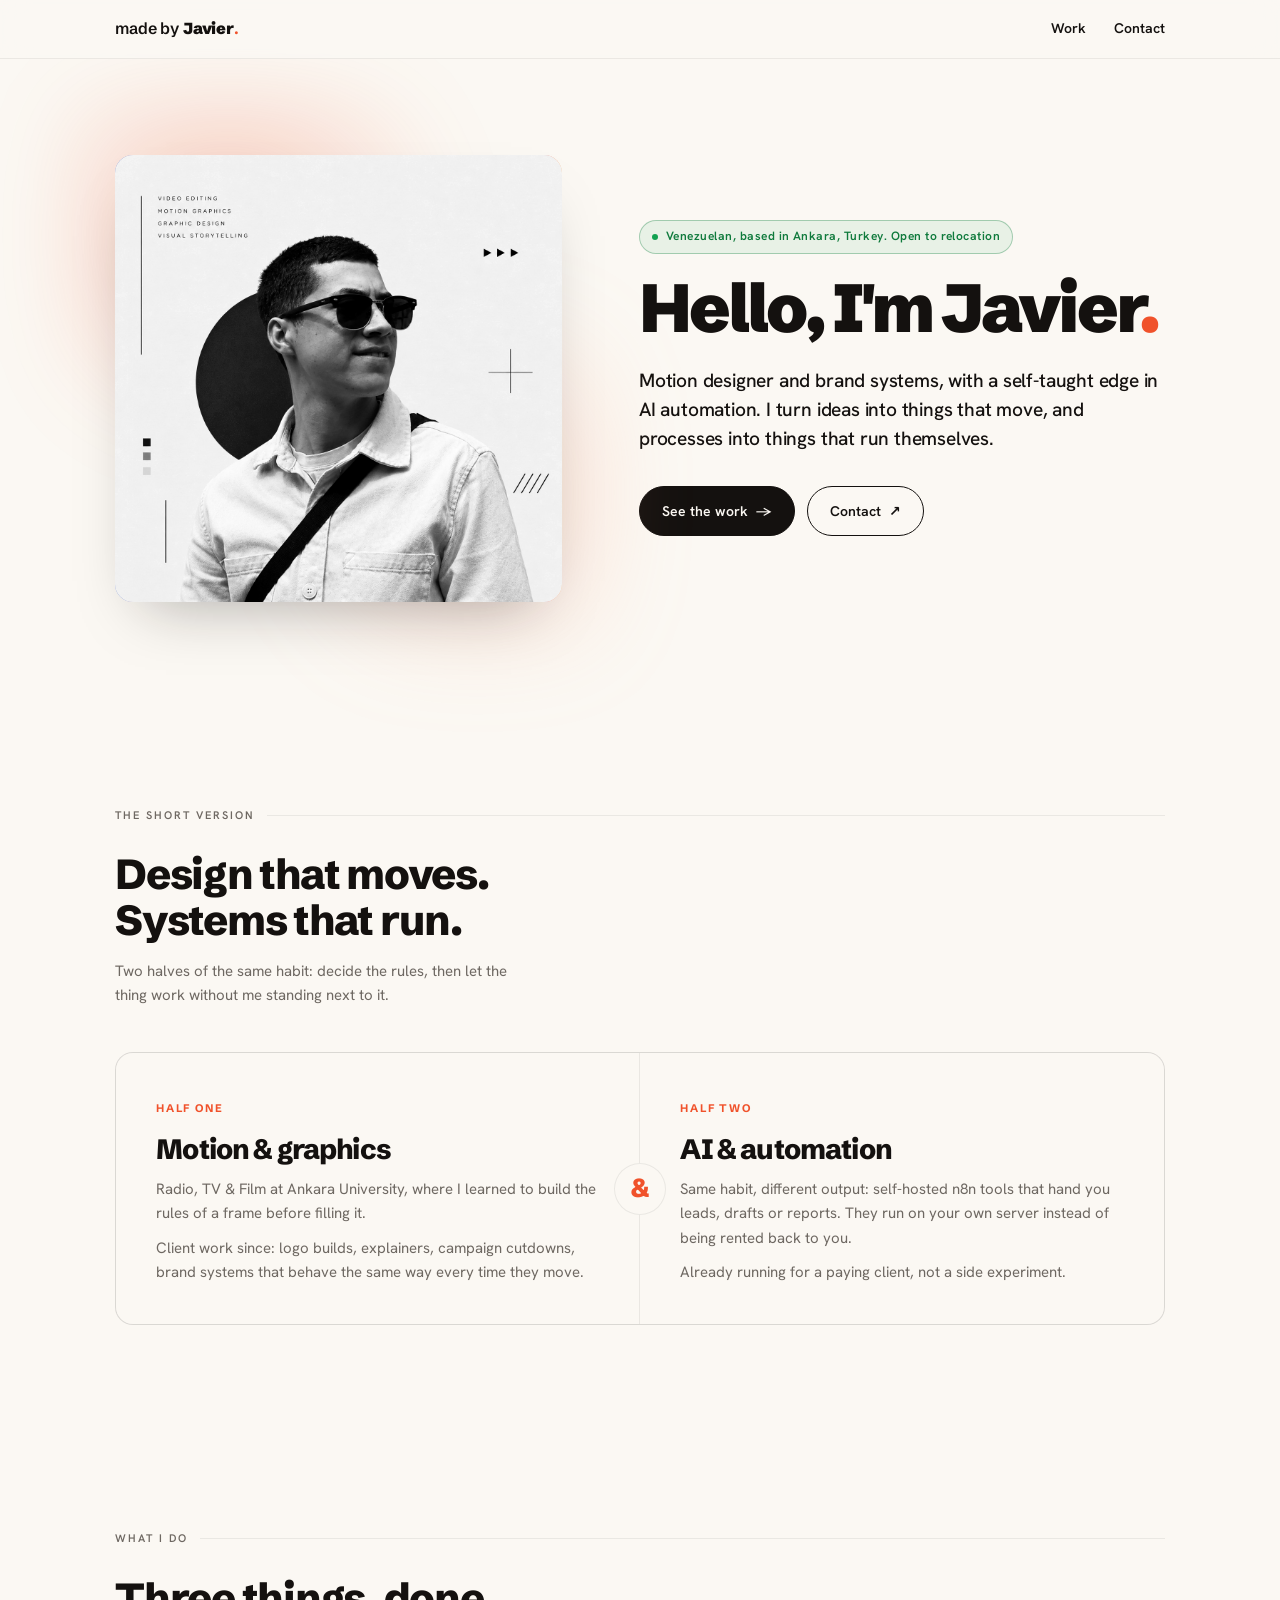
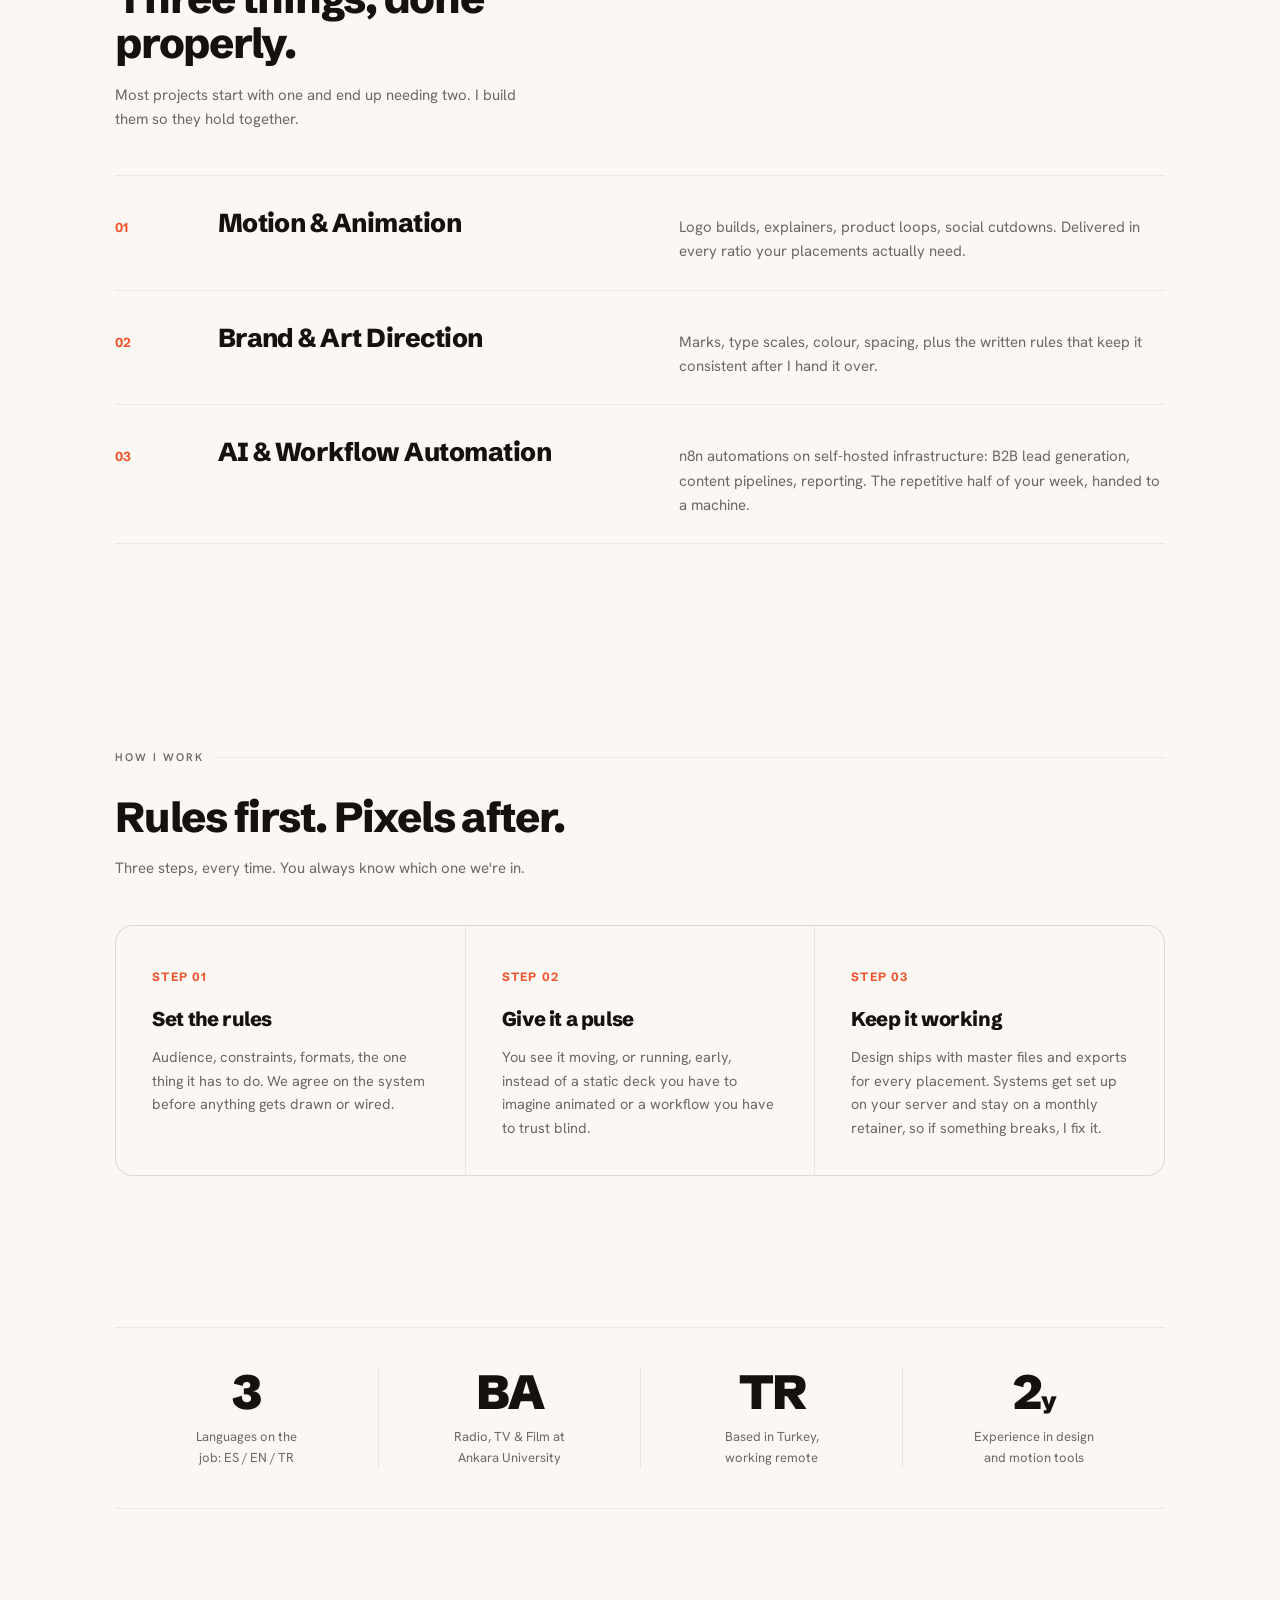
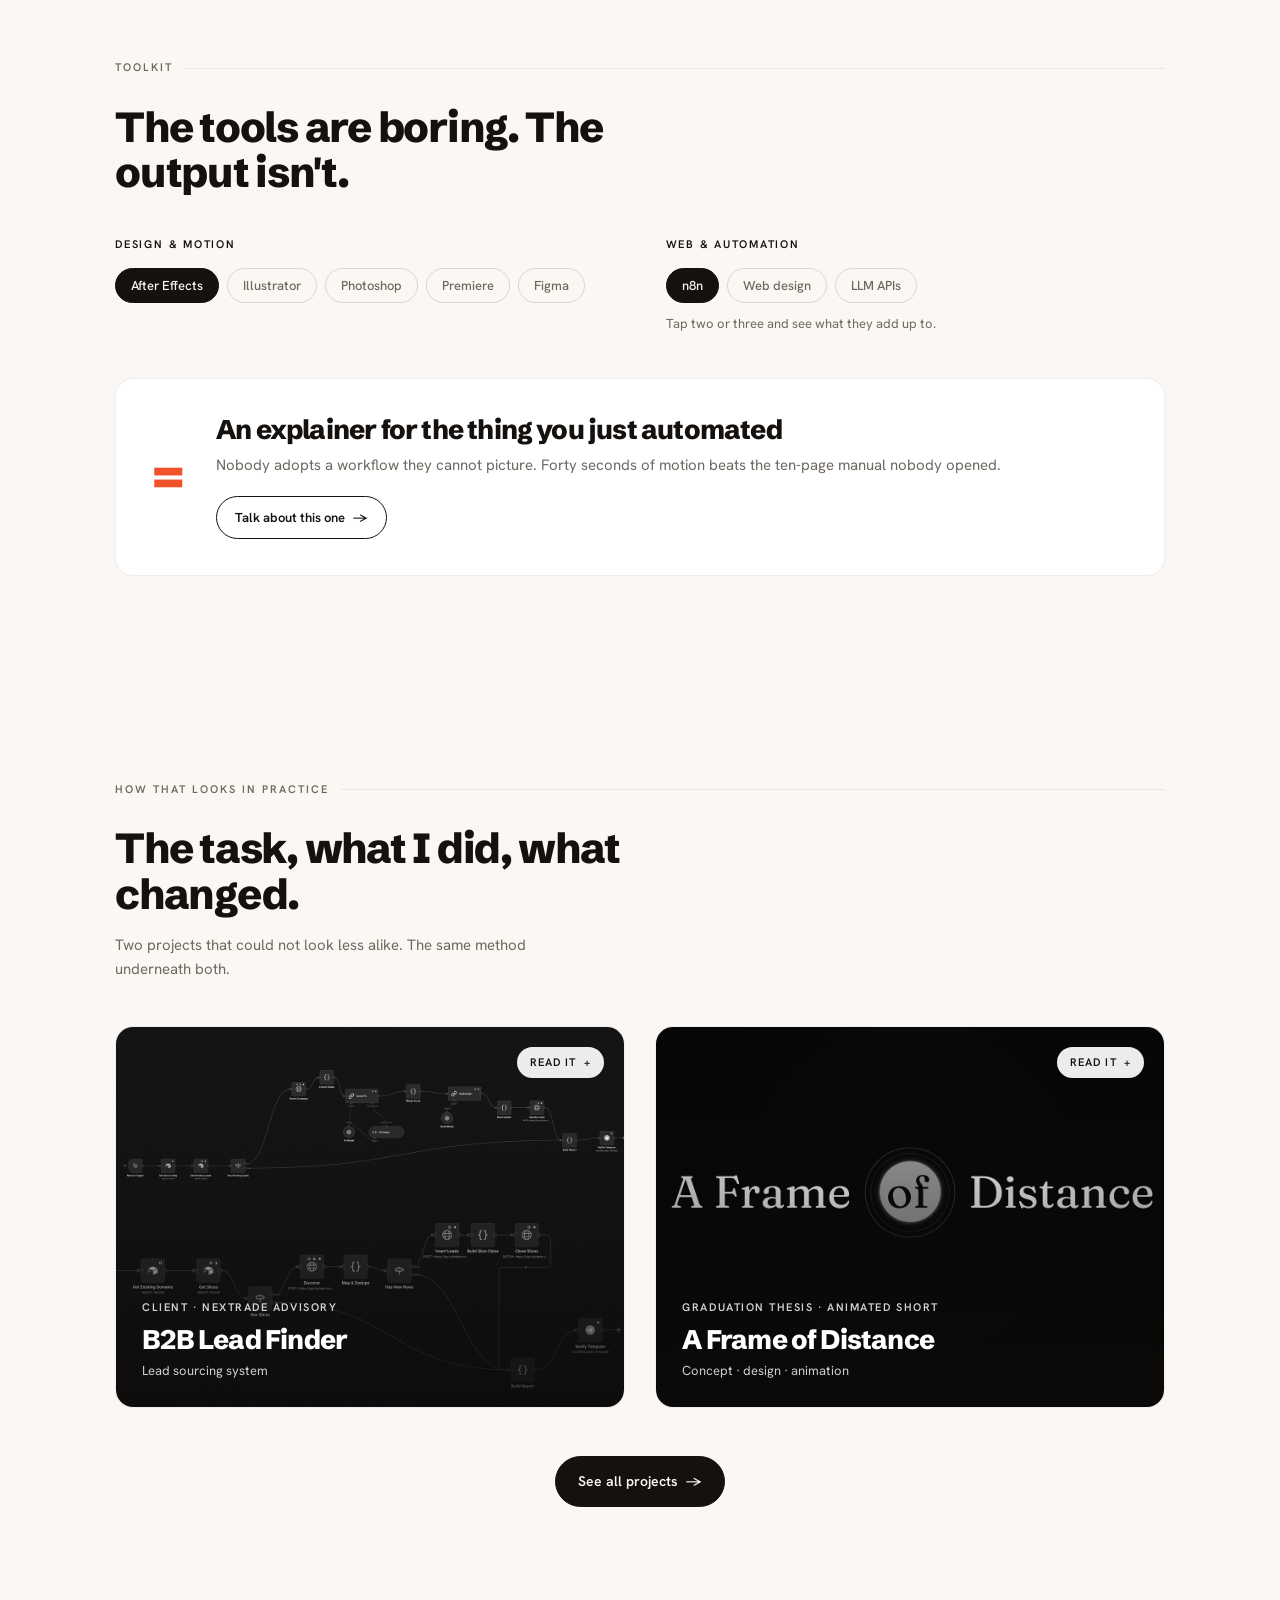
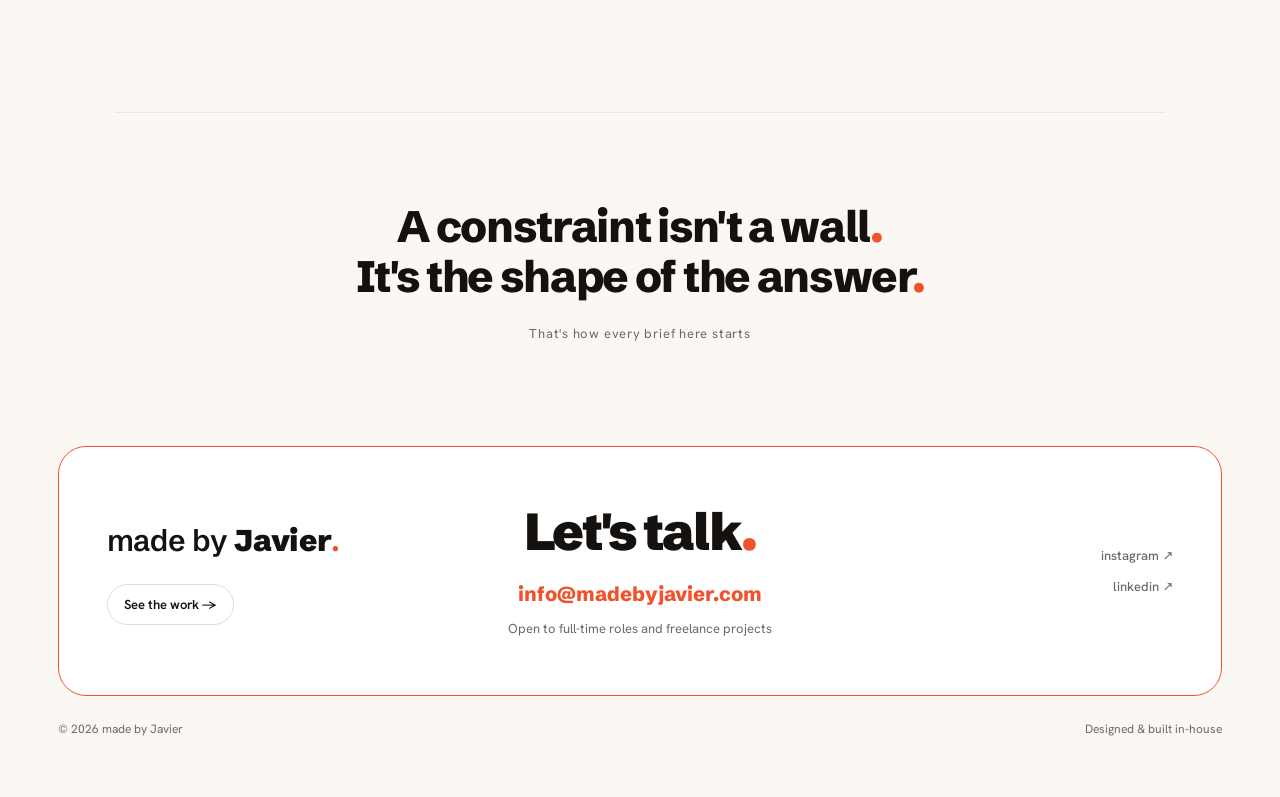
==== commit d57fb18a: "Replace the lead-count claims with the tested numbers; drop "on demand" work/nextrade: the meta desc" ====
--- a/index.html
+++ b/index.html
@@ -65,7 +65,7 @@
         <div class="half">
           <span class="half-k">Half two</span>
           <h3>AI &amp; automation</h3>
-          <p>Same habit, different output: self-hosted n8n tools that hand you leads, drafts or reports on demand. They run on your own server instead of being rented back to you.</p>
+          <p>Same habit, different output: self-hosted n8n tools that hand you leads, drafts or reports. They run on your own server instead of being rented back to you.</p>
           <p>Already running for a paying client, not a side experiment.</p>
         </div>
       </div>
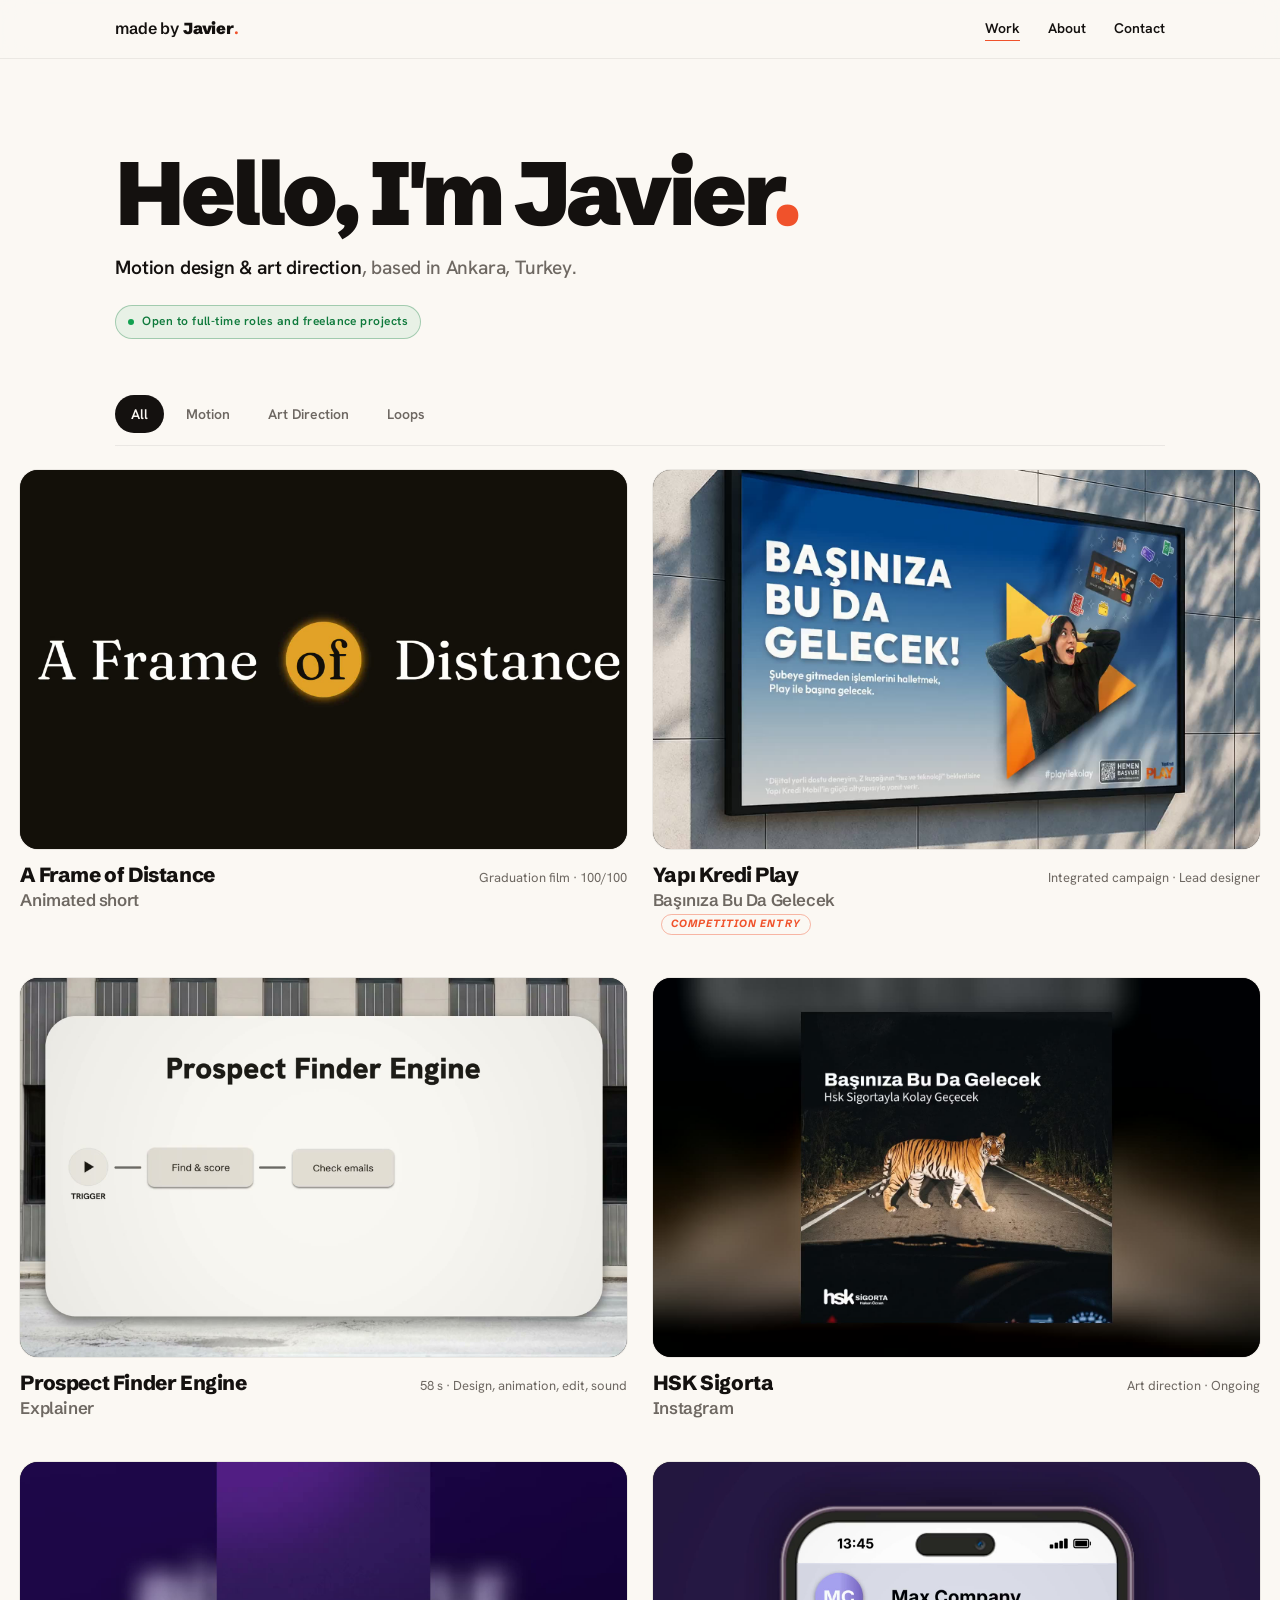
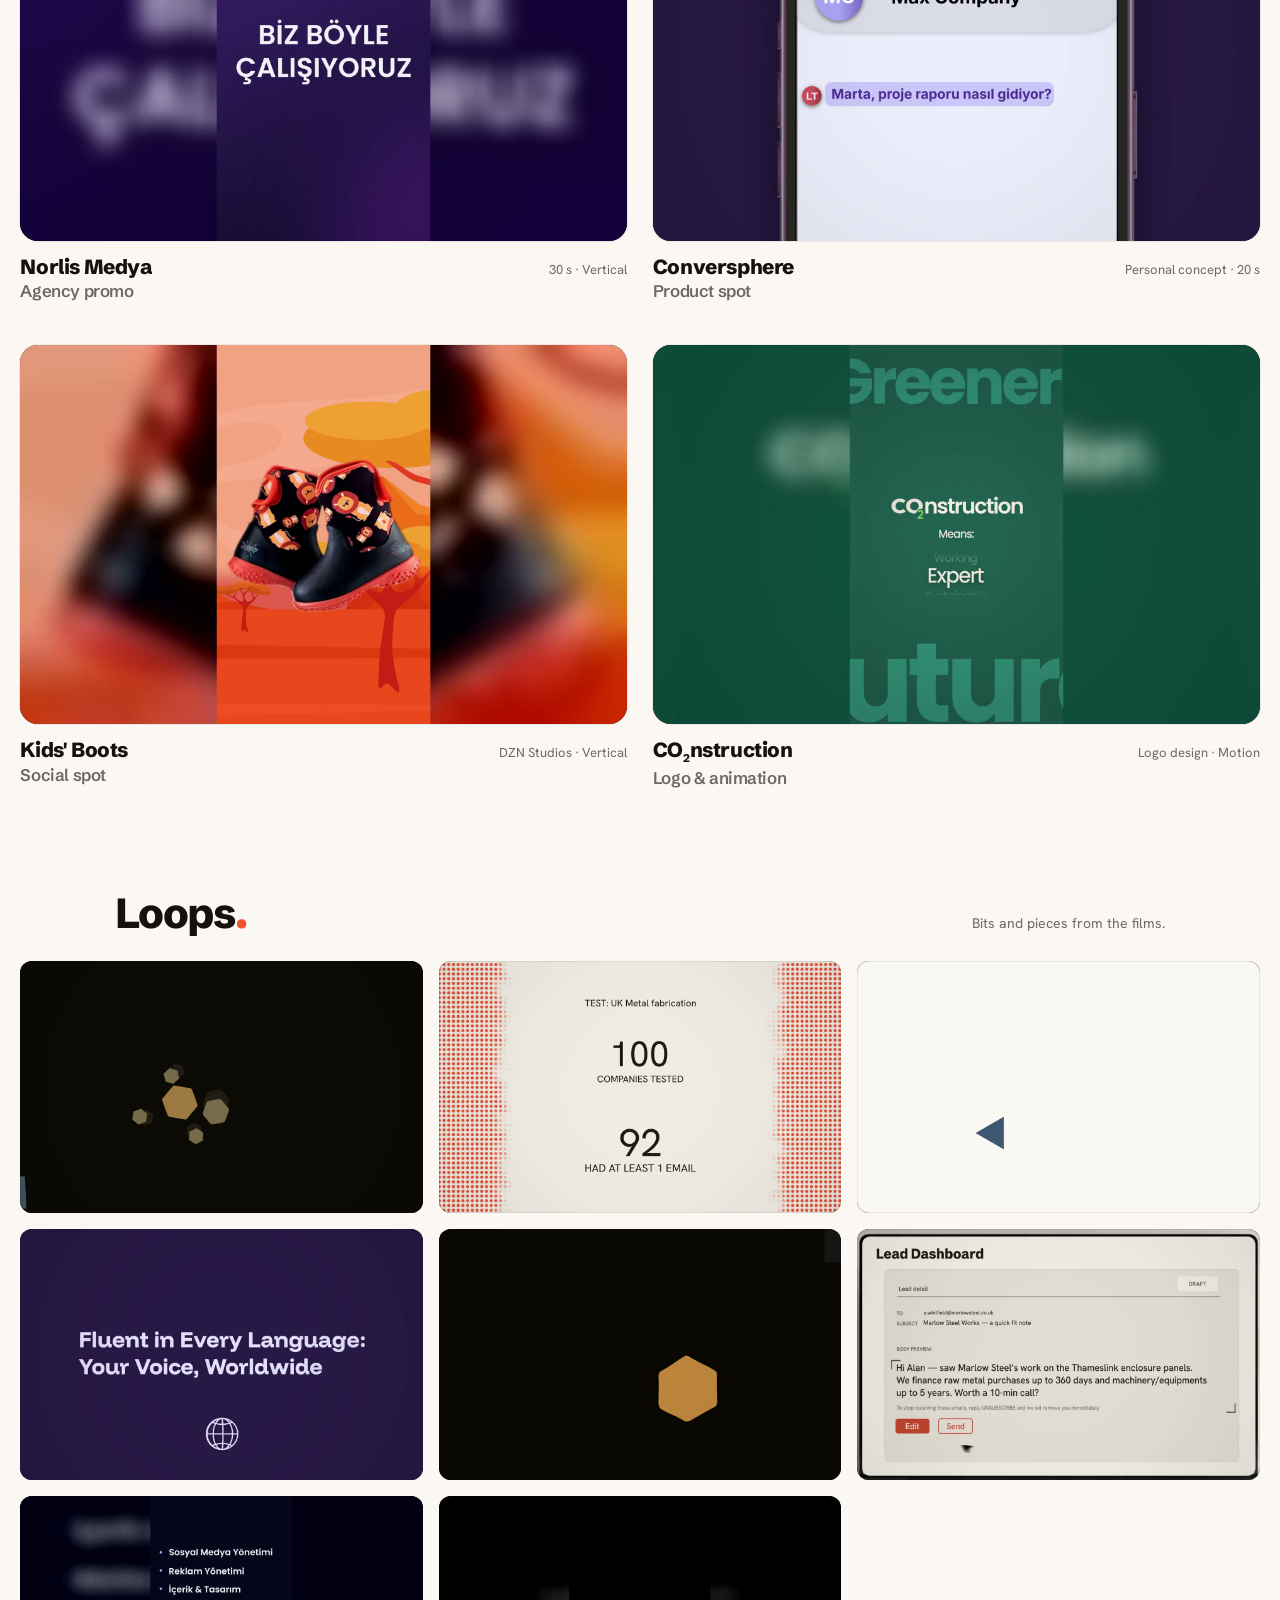
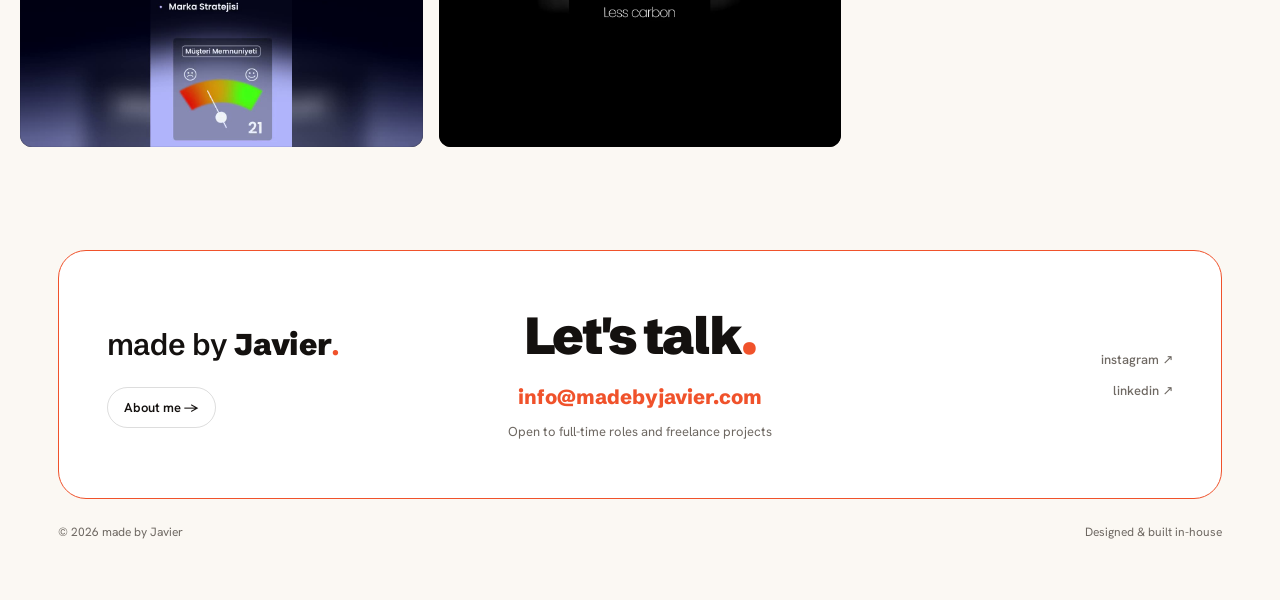
==== commit 44e4b4d6: "Redesign portfolio as work-first, add two art direction projects Home is now two lines of hello and " ====
--- a/index.html
+++ b/index.html
@@ -3,8 +3,18 @@
 <head>
 <meta charset="utf-8">
 <meta name="viewport" content="width=device-width, initial-scale=1">
-<title>made by Javier · motion, brand and automation</title>
-<meta name="description" content="Javier: motion design, brand systems and self-hosted automation. I take flat work and give it a pulse.">
+<title>made by Javier · motion design &amp; art direction</title>
+<meta name="description" content="Javier: motion design and art direction, based in Ankara. Films, campaigns and brand systems.">
+<link rel="canonical" href="https://madebyjavier.com/">
+<meta property="og:type" content="website">
+<meta property="og:site_name" content="made by Javier">
+<meta property="og:title" content="made by Javier · motion design &amp; art direction">
+<meta property="og:description" content="Javier: motion design and art direction, based in Ankara. Films, campaigns and brand systems.">
+<meta property="og:url" content="https://madebyjavier.com/">
+<meta property="og:image" content="https://madebyjavier.com/assets/og/home.jpg">
+<meta property="og:image:width" content="1200">
+<meta property="og:image:height" content="630">
+<meta name="twitter:card" content="summary_large_image">
 <link rel="icon" type="image/png" sizes="32x32" href="assets/favicon-32.png">
 <link rel="icon" type="image/svg+xml" href="assets/icon.svg">
 <link rel="apple-touch-icon" href="assets/apple-touch-icon.png">
@@ -17,266 +27,137 @@
   <div class="nav-in">
     <a class="logo" href="index.html">made by <b>Javier</b><i>.</i></a>
     <div class="nav-links">
-      <a href="work/index.html">Work</a>
+      <a href="#work" aria-current="page">Work</a>
+      <a href="about/index.html">About</a>
       <a href="mailto:info@madebyjavier.com">Contact</a>
     </div>
   </div>
 </nav>
 
-<!-- HERO -->
-<header class="hero">
-  <div class="wrap hero-grid">
-    <div class="shot rv">
-      <div class="shot-frame">
-        <img src="assets/javier.jpg" alt="Javier, designer" onerror="this.remove()">
-        <div class="shot-note">portrait → assets/javier.jpg</div>
-      </div>
-    </div>
-
-    <div class="rv">
-      <span class="badge"><span class="dot"></span> Venezuelan, based in Ankara, Turkey. Open to relocation</span>
-      <h1>Hello, I'm Javier<i>.</i></h1>
-
-      <p class="lead">Motion designer and brand systems, with a self-taught edge in AI automation. I turn ideas into things that move, and processes into things that run themselves.</p>
-
-      <div class="cta-row">
-        <a class="btn btn-solid" href="work/index.html">See the work <span>→</span></a>
-        <a class="btn btn-ghost btn-diag" href="mailto:info@madebyjavier.com">Contact <span>↗</span></a>
-      </div>
-    </div>
+<!-- HELLO — two lines, then straight into the work -->
+<header class="intro">
+  <div class="wrap">
+    <h1 class="rv">Hello, I'm Javier<i>.</i></h1>
+    <p class="lead rv"><b>Motion design &amp; art direction</b>, based in Ankara, Turkey.</p>
+    <span class="badge rv"><span class="dot"></span> Open to full-time roles and freelance projects</span>
   </div>
 </header>
 
-<!-- SPLIT -->
-<section id="split">
-  <div class="wrap">
-    <p class="eyebrow rv">The short version</p>
-    <h2 class="rv">Design that moves. Systems that run.</h2>
-    <p class="sec-sub rv">Two halves of the same habit: decide the rules, then let the thing work without me standing next to it.</p>
+<!-- WORK — one grid, filtered by discipline.
+     Each card: data-cat = "motion", "art" or both. Cover = a 3–5 s muted loop + poster.
+     Loops and posters live in assets/work/<project>/loop.mp4 + poster.jpg -->
+<main id="work" class="wrap">
+  <div class="filters" role="toolbar" aria-label="Filter work">
+    <button type="button" data-filter="all" aria-pressed="true">All</button>
+    <button type="button" data-filter="motion" aria-pressed="false">Motion</button>
+    <button type="button" data-filter="art" aria-pressed="false">Art Direction</button>
+    <button type="button" data-filter="loops" aria-pressed="false">Loops</button>
+  </div>
 
-    <div class="split-wrap rv">
-      <div class="split">
-        <div class="half">
-          <span class="half-k">Half one</span>
-          <h3>Motion &amp; graphics</h3>
-          <p>Radio, TV &amp; Film at Ankara University, where I learned to build the rules of a frame before filling it.</p>
-          <p>Client work since: logo builds, explainers, campaign cutdowns, brand systems that behave the same way every time they move.</p>
-        </div>
-        <div class="half">
-          <span class="half-k">Half two</span>
-          <h3>AI &amp; automation</h3>
-          <p>Same habit, different output: self-hosted n8n tools that hand you leads, drafts or reports. They run on your own server instead of being rented back to you.</p>
-          <p>Already running for a paying client, not a side experiment.</p>
-        </div>
+  <div class="wgrid">
+
+    <a class="wcard rv" data-cat="motion" href="work/a-frame-of-distance/index.html">
+      <div class="wmedia">
+        <video data-loop muted loop playsinline preload="none" poster="assets/work/a-frame-of-distance/poster.jpg" aria-hidden="true"><source src="assets/work/a-frame-of-distance/loop.mp4" type="video/mp4"></video>
       </div>
-      <span class="half-amp">&amp;</span>
+      <div class="wcap">
+        <h2>A Frame of Distance <span>Animated short</span></h2>
+        <p>Graduation film · 100/100</p>
+      </div>
+    </a>
+
+    <a class="wcard rv" data-cat="art" href="work/yapi-kredi-play/index.html">
+      <div class="wmedia">
+        <video data-loop muted loop playsinline preload="none" poster="assets/work/yapi-kredi-play/poster.jpg" aria-hidden="true"><source src="assets/work/yapi-kredi-play/loop.mp4" type="video/mp4"></video>
+      </div>
+      <div class="wcap">
+        <h2>Yapı Kredi Play <span>Başınıza Bu Da Gelecek</span><em class="wtag">Competition entry</em></h2>
+        <p>Integrated campaign · Lead designer</p>
+      </div>
+    </a>
+
+    <a class="wcard rv" data-cat="motion" href="work/nextrade/index.html">
+      <div class="wmedia">
+        <video data-loop muted loop playsinline preload="none" poster="assets/work/nextrade/poster.jpg" aria-hidden="true"><source src="assets/work/nextrade/loop.mp4" type="video/mp4"></video>
+      </div>
+      <div class="wcap">
+        <h2>Prospect Finder Engine <span>Explainer</span></h2>
+        <p>58 s · Design, animation, edit, sound</p>
+      </div>
+    </a>
+
+    <a class="wcard rv" data-cat="art" href="work/hsk-sigorta/index.html">
+      <div class="wmedia">
+        <video data-loop muted loop playsinline preload="none" poster="assets/work/hsk-sigorta/poster.jpg" aria-hidden="true"><source src="assets/work/hsk-sigorta/loop.mp4" type="video/mp4"></video>
+      </div>
+      <div class="wcap">
+        <h2>HSK Sigorta <span>Instagram</span></h2>
+        <p>Art direction · Ongoing</p>
+      </div>
+    </a>
+
+    <a class="wcard rv" data-cat="motion" href="work/norlis-medya/index.html">
+      <div class="wmedia">
+        <video data-loop muted loop playsinline preload="none" poster="assets/work/norlis-medya/poster.jpg" aria-hidden="true"><source src="assets/work/norlis-medya/loop.mp4" type="video/mp4"></video>
+      </div>
+      <div class="wcap">
+        <h2>Norlis Medya <span>Agency promo</span></h2>
+        <p>30 s · Vertical</p>
+      </div>
+    </a>
+
+    <a class="wcard rv" data-cat="motion" href="work/conversphere/index.html">
+      <div class="wmedia">
+        <video data-loop muted loop playsinline preload="none" poster="assets/work/conversphere/poster.jpg" aria-hidden="true"><source src="assets/work/conversphere/loop.mp4" type="video/mp4"></video>
+      </div>
+      <div class="wcap">
+        <h2>Conversphere <span>Product spot</span></h2>
+        <p>Personal concept · 20 s</p>
+      </div>
+    </a>
+
+    <a class="wcard rv" data-cat="motion" href="work/kids-boots/index.html">
+      <div class="wmedia">
+        <video data-loop muted loop playsinline preload="none" poster="assets/work/kids-boots/poster.jpg" aria-hidden="true"><source src="assets/work/kids-boots/loop.mp4" type="video/mp4"></video>
+      </div>
+      <div class="wcap">
+        <h2>Kids' Boots <span>Social spot</span></h2>
+        <p>DZN Studios · Vertical</p>
+      </div>
+    </a>
+
+    <a class="wcard rv" data-cat="motion art" href="work/co2nstruction/index.html">
+      <div class="wmedia">
+        <video data-loop muted loop playsinline preload="none" poster="assets/work/co2nstruction/poster.jpg" aria-hidden="true"><source src="assets/work/co2nstruction/loop.mp4" type="video/mp4"></video>
+      </div>
+      <div class="wcap">
+        <h2>CO<sub>2</sub>nstruction <span>Logo &amp; animation</span></h2>
+        <p>Logo design · Motion</p>
+      </div>
+    </a>
+
+  </div>
+
+  <!-- LOOPS — short clips with no page behind them. Add a <figure> per clip. -->
+  <section id="loops" style="padding:0">
+    <div class="loops-head">
+      <h2 class="rv">Loops<i style="color:var(--accent);font-style:normal">.</i></h2>
+      <p class="rv">Bits and pieces from the films.</p>
     </div>
-  </div>
-</section>
+    <div class="lgrid">
+      <figure class="ltile rv"><video data-loop muted loop playsinline preload="none" poster="assets/work/loops/afod-shapes.jpg" aria-hidden="true"><source src="assets/work/loops/afod-shapes.mp4" type="video/mp4"></video><figcaption>A Frame of Distance</figcaption></figure>
+      <figure class="ltile rv"><video data-loop muted loop playsinline preload="none" poster="assets/work/loops/pfe-numbers.jpg" aria-hidden="true"><source src="assets/work/loops/pfe-numbers.mp4" type="video/mp4"></video><figcaption>Prospect Finder Engine</figcaption></figure>
+      <figure class="ltile rv"><video data-loop muted loop playsinline preload="none" poster="assets/work/loops/afod-scene-3.jpg" aria-hidden="true"><source src="assets/work/loops/afod-scene-3.mp4" type="video/mp4"></video><figcaption>A Frame of Distance · extra</figcaption></figure>
+      <figure class="ltile rv"><video data-loop muted loop playsinline preload="none" poster="assets/work/loops/conv-logo.jpg" aria-hidden="true"><source src="assets/work/loops/conv-logo.mp4" type="video/mp4"></video><figcaption>Conversphere</figcaption></figure>
+      <figure class="ltile rv"><video data-loop muted loop playsinline preload="none" poster="assets/work/loops/afod-shards.jpg" aria-hidden="true"><source src="assets/work/loops/afod-shards.mp4" type="video/mp4"></video><figcaption>A Frame of Distance</figcaption></figure>
+      <figure class="ltile rv"><video data-loop muted loop playsinline preload="none" poster="assets/work/loops/pfe-dashboard.jpg" aria-hidden="true"><source src="assets/work/loops/pfe-dashboard.mp4" type="video/mp4"></video><figcaption>Prospect Finder Engine</figcaption></figure>
+      <figure class="ltile rv"><video data-loop muted loop playsinline preload="none" poster="assets/work/loops/norlis-meter.jpg" aria-hidden="true"><source src="assets/work/loops/norlis-meter.mp4" type="video/mp4"></video><figcaption>Norlis Medya</figcaption></figure>
+      <figure class="ltile rv"><video data-loop muted loop playsinline preload="none" poster="assets/work/loops/co2-future.jpg" aria-hidden="true"><source src="assets/work/loops/co2-future.mp4" type="video/mp4"></video><figcaption>CO₂nstruction</figcaption></figure>
+    </div>
+  </section>
+</main>
 
-<!-- SERVICES -->
-<section id="services">
-  <div class="wrap">
-    <p class="eyebrow rv">What I do</p>
-    <h2 class="rv">Three things, done properly.</h2>
-    <p class="sec-sub rv">Most projects start with one and end up needing two. I build them so they hold together.</p>
-
-    <div class="svc">
-      <div class="svc-row rv">
-        <span class="svc-num">01</span>
-        <h3 class="svc-name">Motion &amp; Animation</h3>
-        <p class="svc-desc">Logo builds, explainers, product loops, social cutdowns. Delivered in every ratio your placements actually need.</p>
-      </div>
-      <div class="svc-row rv">
-        <span class="svc-num">02</span>
-        <h3 class="svc-name">Brand &amp; Art Direction</h3>
-        <p class="svc-desc">Marks, type scales, colour, spacing, plus the written rules that keep it consistent after I hand it over.</p>
-      </div>
-      <div class="svc-row rv">
-        <span class="svc-num">03</span>
-        <h3 class="svc-name">AI &amp; Workflow Automation</h3>
-        <p class="svc-desc">n8n automations on self-hosted infrastructure: B2B lead generation, content pipelines, reporting. The repetitive half of your week, handed to a machine.</p>
-      </div>
-    </div>
-  </div>
-</section>
-
-<!-- PROCESS -->
-<section id="process">
-  <div class="wrap">
-    <p class="eyebrow rv">How I work</p>
-    <h2 class="rv">Rules first. Pixels after.</h2>
-    <p class="sec-sub rv">Three steps, every time. You always know which one we're in.</p>
-
-    <div class="steps">
-      <div class="step rv">
-        <span class="step-k">STEP 01</span>
-        <h3>Set the rules</h3>
-        <p>Audience, constraints, formats, the one thing it has to do. We agree on the system before anything gets drawn or wired.</p>
-      </div>
-      <div class="step rv">
-        <span class="step-k">STEP 02</span>
-        <h3>Give it a pulse</h3>
-        <p>You see it moving, or running, early, instead of a static deck you have to imagine animated or a workflow you have to trust blind.</p>
-      </div>
-      <div class="step rv">
-        <span class="step-k">STEP 03</span>
-        <h3>Keep it working</h3>
-        <p>Design ships with master files and exports for every placement. Systems get set up on your server and stay on a monthly retainer, so if something breaks, I fix it.</p>
-      </div>
-    </div>
-  </div>
-</section>
-
-<!-- FACTS -->
-<section id="proof" style="padding-block:clamp(24px,4vw,48px)">
-  <div class="wrap">
-    <div class="stats rv">
-      <div><div class="stat-n">3</div><div class="stat-l">Languages on the job: ES / EN / TR</div></div>
-      <div><div class="stat-n">BA</div><div class="stat-l">Radio, TV &amp; Film at Ankara University</div></div>
-      <div><div class="stat-n">TR</div><div class="stat-l">Based in Turkey, working remote</div></div>
-      <div><div class="stat-n">2<span style="font-size:.5em">y</span></div><div class="stat-l">Experience in design and motion tools</div></div>
-    </div>
-  </div>
-</section>
-
-<!-- TOOLKIT -->
-<section id="toolkit">
-  <div class="wrap">
-    <p class="eyebrow rv">Toolkit</p>
-    <h2 class="rv">The tools are boring. The output isn't.</h2>
-
-    <div class="kit rv">
-      <div>
-        <p class="kit-k">Design &amp; motion</p>
-        <div class="tags" style="margin-top:0">
-          <button class="tag" data-t="ae">After Effects</button>
-          <button class="tag" data-t="ai">Illustrator</button>
-          <button class="tag" data-t="ps">Photoshop</button>
-          <button class="tag" data-t="pr">Premiere</button>
-          <button class="tag" data-t="fg">Figma</button>
-        </div>
-      </div>
-      <div>
-        <p class="kit-k">Web &amp; automation</p>
-        <div class="tags" style="margin-top:0">
-          <button class="tag" data-t="n8">n8n</button>
-          <button class="tag" data-t="wb">Web design</button>
-          <button class="tag" data-t="ll">LLM APIs</button>
-        </div>
-        <p class="mix-hint">Tap two or three and see what they add up to.</p>
-      </div>
-    </div>
-
-    <div class="mix mix-empty rv" id="mix">
-      <span class="mix-eq">=</span>
-      <div>
-        <h3 class="mix-title" id="mixTitle">Pick two tools above.</h3>
-        <p class="mix-desc" id="mixDesc">Most jobs here are a combination, not a single tool.</p>
-        <a class="mix-cta" id="mixCta" href="mailto:info@madebyjavier.com">Talk about this one <span>→</span></a>
-      </div>
-    </div>
-  </div>
-</section>
-
-<!-- SELECTED WORK -->
-<section id="selected">
-  <div class="wrap">
-    <p class="eyebrow rv">How that looks in practice</p>
-    <h2 class="rv">The task, what I did, what changed.</h2>
-    <p class="sec-sub rv">Two projects that could not look less alike. The same method underneath both.</p>
-
-    <div class="cases">
-
-      <article class="case rv">
-        <div class="case-cover">
-          <img src="assets/case-nextrade.png" alt="" onerror="this.remove()">
-          <div class="case-scrim">
-            <span class="case-meta">Client · NexTrade Advisory</span>
-            <h3>B2B Lead Finder</h3>
-            <span class="case-role">Lead sourcing system</span>
-          </div>
-          <button class="case-face" aria-expanded="false" aria-label="Open B2B Lead Finder case">
-            <span class="case-hint">Read it <em>+</em></span>
-          </button>
-        </div>
-        <div class="case-body">
-          <div><div class="case-inner">
-            <div class="cline">
-              <span class="cline-k">The task</span>
-              <p class="cline-v">Finding new clients was a full-time job nobody had time for: which companies fit, who decides inside, a real email address, a message that doesn't read like a template.</p>
-            </div>
-            <div class="cline">
-              <span class="cline-k">What I did</span>
-              <div class="cline-v">
-                <ul>
-                  <li>Every lead arrives scored, with the person who decides by name and title.</li>
-                  <li>Each email is checked against the mail server, so nothing bounces.</li>
-                  <li>A message written for that company waits in a private dashboard: read, adjust, send.</li>
-                </ul>
-              </div>
-            </div>
-            <div class="cline">
-              <span class="cline-k">What changed</span>
-              <p class="cline-v"><strong>15 qualified companies, every week.</strong> In the first 20 delivered, all 20 had a named person and 18 emails were confirmed by the receiving server. The time that went into searching now goes into conversations.</p>
-            </div>
-            <a class="case-link" href="work/nextrade/index.html">See the project <span>→</span></a>
-          </div></div>
-        </div>
-      </article>
-
-      <article class="case rv">
-        <div class="case-cover">
-          <img src="assets/case-frame.png" alt="" onerror="this.remove()">
-          <div class="case-scrim">
-            <span class="case-meta">Graduation thesis · Animated short</span>
-            <h3>A Frame of Distance</h3>
-            <span class="case-role">Concept · design · animation</span>
-          </div>
-          <button class="case-face" aria-expanded="false" aria-label="Open A Frame of Distance case">
-            <span class="case-hint">Read it <em>+</em></span>
-          </button>
-        </div>
-        <div class="case-body">
-          <div><div class="case-inner">
-            <div class="cline">
-              <span class="cline-k">The task</span>
-              <p class="cline-v">Turn Berry's acculturation model into a 2½-minute animated short with no dialogue, no characters and no narration. Only shape, color and motion.</p>
-            </div>
-            <div class="cline">
-              <span class="cline-k">What I did</span>
-              <div class="cline-v">
-                <ul>
-                  <li>Wrote a visual dictionary before animating: a polygon's number of sides shows how integrated it is, from a broken triangle to a circle.</li>
-                  <li>Gave each stage its own palette and motion rule, from cold blue and abrupt cuts to saturated amber and slow, steady movement.</li>
-                </ul>
-              </div>
-            </div>
-            <div class="cline">
-              <span class="cline-k">Result</span>
-              <p class="cline-v">A three-member jury gave it 100/100. <strong>An abstract theory a viewer can read without a single word of explanation.</strong></p>
-            </div>
-            <a class="case-link" href="work/a-frame-of-distance/index.html">See the project <span>→</span></a>
-          </div></div>
-        </div>
-      </article>
-
-    </div>
-
-    <div class="cta-row rv" style="margin-top:clamp(32px,4vw,48px);justify-content:center">
-      <a class="btn btn-solid" href="work/index.html">See all projects <span>→</span></a>
-    </div>
-  </div>
-</section>
-
-<!-- QUOTE -->
-<section id="quote">
-  <div class="wrap">
-    <hr class="hr" style="margin-bottom:clamp(48px,7vw,88px)">
-    <p class="quote rv">A constraint isn't a wall<i>.</i><br>It's the shape of the answer<i>.</i></p>
-    <p class="quote-by rv">That's how every brief here starts</p>
-  </div>
-</section>
+<div style="height:clamp(64px,8vw,112px)"></div>
 
 <!-- FOOTER CTA -->
 <footer class="footer">
@@ -284,7 +165,7 @@
     <div>
       <a class="logo" href="index.html" style="font-size:clamp(20px,2.6vw,30px)">made by <b>Javier</b><i>.</i></a>
       <br>
-      <a class="back" href="work/index.html">See the work →</a>
+      <a class="back" href="about/index.html">About me →</a>
     </div>
 
     <div class="fcard-mid">
@@ -295,7 +176,8 @@
 
     <div class="f-right">
       <a href="https://www.instagram.com/made.byjavier/" target="_blank" rel="noopener">instagram ↗</a>
-      <a href="https://www.linkedin.com/in/javiermenzs" target="_blank" rel="noopener">linkedin ↗</a>    </div>
+      <a href="https://www.linkedin.com/in/javiermenzs" target="_blank" rel="noopener">linkedin ↗</a>
+    </div>
   </div>
 
   <div class="legal">
--- a/css/site.css
+++ b/css/site.css
@@ -153,8 +153,10 @@
 h2{
   font-family:var(--display);font-weight:800;
   font-size:clamp(28px,3.4vw,42px);line-height:1.08;letter-spacing:-.03em;
-  max-width:20ch;margin-bottom:16px;
-}
+  margin-bottom:16px;text-wrap:balance;
+}
+/* the full stop in any title — added by accentDots() in site.js */
+.pd,h2 i,h3 i{color:var(--accent);font-style:normal}
 .sec-sub{color:var(--muted);max-width:52ch;font-size:15px}
 
 /* ============ SERVICES ============ */
@@ -265,65 +267,6 @@
 }
 .split-wrap{position:relative}
 
-/* ============ CASES (image → click → task/action/outcome) ============ */
-.cases{display:grid;grid-template-columns:repeat(auto-fit,minmax(340px,1fr));
-  gap:clamp(18px,2.4vw,32px);margin-top:44px;align-items:start}
-.case{
-  border:1px solid var(--line-soft);border-radius:var(--r);background:var(--surface);
-  overflow:hidden;transition:border-color .35s,box-shadow .35s;
-}
-.case:hover{border-color:var(--line)}
-.case.open{border-color:var(--accent);box-shadow:0 24px 50px -34px rgba(20,17,15,.4)}
-
-/* the clickable face — sits over the cover so the whole image is the target */
-.case-face{
-  position:absolute;inset:0;z-index:4;width:100%;height:100%;
-  border:0;padding:0;background:none;cursor:pointer;font:inherit;color:inherit;
-}
-.case-face:focus-visible{outline:2px solid var(--accent);outline-offset:-4px;border-radius:var(--r)}
-.case-cover{
-  display:block;position:relative;aspect-ratio:4/3;overflow:hidden;
-  transition:aspect-ratio .55s cubic-bezier(.2,.7,.3,1);
-}
-.case.open .case-cover{aspect-ratio:16/6}
-.case-cover::before{
-  content:"";position:absolute;inset:0;
-  background:linear-gradient(135deg,#1B3FB0,#F0522B 45%,#E8D96A 75%,#0C1E5E);
-  filter:saturate(.9);
-}
-.case-cover img{position:absolute;inset:0;width:100%;height:100%;object-fit:cover;
-  filter:grayscale(1) contrast(1.05);transition:filter .5s,transform .7s cubic-bezier(.2,.7,.3,1)}
-.case-cover:hover img{filter:grayscale(.25) contrast(1.05);transform:scale(1.03)}
-.case-scrim{
-  position:absolute;inset:0;z-index:2;display:flex;flex-direction:column;justify-content:flex-end;
-  padding:clamp(18px,2.2vw,26px);color:#fff;
-  background:linear-gradient(to top,rgba(12,10,9,.78) 0%,rgba(12,10,9,.28) 45%,transparent 75%);
-}
-.case-meta{display:block;font-size:11px;font-weight:600;letter-spacing:.14em;text-transform:uppercase;opacity:.82}
-.case-scrim h3{font-family:var(--display);font-size:clamp(21px,2.1vw,28px);font-weight:800;
-  letter-spacing:-.03em;line-height:1.1;margin-top:8px}
-.case-role{display:block;font-size:13px;opacity:.8;margin-top:6px;transition:opacity .3s,max-height .45s}
-.case.open .case-role{opacity:0;max-height:0;overflow:hidden;margin-top:0}
-.case-hint{
-  position:absolute;top:clamp(14px,1.8vw,20px);right:clamp(14px,1.8vw,20px);
-  display:inline-flex;align-items:center;gap:7px;font-size:11px;font-weight:600;
-  letter-spacing:.1em;text-transform:uppercase;color:var(--ink);
-  background:rgba(255,255,255,.92);padding:7px 13px;border-radius:999px;
-  transition:background .25s,color .25s;
-}
-.case-face:hover .case-hint{background:var(--accent);color:#fff}
-.case-hint em{font-style:normal;display:inline-block;transition:transform .35s cubic-bezier(.2,.7,.3,1)}
-.case.open .case-hint em{transform:rotate(45deg)}
-
-/* the morph target */
-.case-body{
-  display:grid;grid-template-rows:0fr;opacity:0;
-  transition:grid-template-rows .55s cubic-bezier(.2,.7,.3,1),opacity .4s;
-}
-.case.open .case-body{grid-template-rows:1fr;opacity:1}
-.case-body > div{overflow:hidden}
-.case-inner{padding:clamp(20px,2.4vw,30px)}
-
 /* ============ TASK / ACTION / OUTCOME lines ============
    Used inside the home cards AND on every project page.      */
 .cline{display:grid;grid-template-columns:130px minmax(0,1fr);gap:clamp(14px,2vw,30px);
@@ -346,19 +289,25 @@
 /* placeholder metric — replace with the real number, then drop the class */
 .fill{background:rgba(240,82,43,.1);border-bottom:1.5px dotted var(--accent);
   color:var(--ink);font-weight:600;padding:0 3px;border-radius:3px}
-.case-link{font-size:13px;font-weight:600;color:var(--accent);display:inline-flex;gap:6px;
-  align-items:center;margin-top:18px}
-.case-link span{transition:transform .2s}
-.case-link:hover span{transform:translateX(4px)}
-
-/* ============ TOOLKIT GROUPS ============ */
-.kit{display:grid;grid-template-columns:1fr 1fr;gap:clamp(24px,4vw,56px);margin-top:40px}
-.kit-k{font-size:11px;font-weight:600;letter-spacing:.16em;text-transform:uppercase;color:var(--ink);margin-bottom:14px}
+/* ============ TOOLKIT ============
+   One row, one colour per tool. The colour is the dot at rest
+   and the whole pill once the tool is picked.                    */
+.kit{margin-top:40px}
+.tag[data-t="ae"]{--c:#7B61FF}
+.tag[data-t="pr"]{--c:#D94BC4}
+.tag[data-t="ai"]{--c:#F29100}
+.tag[data-t="ps"]{--c:#1E9BF0}
+.tag[data-t="fg"]{--c:#0BA866}
+button.tag[data-t]{display:inline-flex;align-items:center;gap:9px;font-size:14px;padding:10px 18px}
+button.tag[data-t]::before{content:"";width:9px;height:9px;border-radius:50%;background:var(--c);
+  transition:background .2s,box-shadow .2s}
+button.tag[data-t]:hover{border-color:var(--c);color:var(--ink)}
 
 /* ============ TOOL MIXER ============ */
 button.tag{cursor:pointer;font-family:inherit;background:none}
-button.tag.on{background:var(--ink);border-color:var(--ink);color:var(--bg)}
-button.tag.on:hover{background:var(--accent);border-color:var(--accent);color:#fff}
+button.tag.on{background:var(--c,var(--ink));border-color:var(--c,var(--ink));color:#fff}
+button.tag.on::before{background:#fff}
+button.tag.on:hover{filter:brightness(1.08);color:#fff}
 .mix-hint{font-size:13px;color:var(--muted);margin-top:10px}
 .mix{
   margin-top:clamp(28px,4vw,44px);border:1px solid var(--line-soft);border-radius:var(--r);
@@ -397,42 +346,6 @@
 .page-head h1{max-width:16ch;margin-bottom:18px}
 .page-head .lead{color:var(--muted);font-weight:400}
 
-.pgrid{display:grid;grid-template-columns:repeat(auto-fit,minmax(360px,1fr));
-  gap:clamp(20px,2.6vw,36px);padding-bottom:clamp(40px,6vw,80px)}
-.pcard{
-  display:block;border:1px solid var(--line-soft);border-radius:var(--r);
-  background:var(--surface);overflow:hidden;
-  transition:transform .4s cubic-bezier(.2,.7,.3,1),border-color .3s,box-shadow .4s;
-}
-.pcard:hover{transform:translateY(-5px);border-color:var(--accent);
-  box-shadow:0 28px 55px -38px rgba(20,17,15,.45)}
-.pcard-cover{position:relative;aspect-ratio:4/3;overflow:hidden}
-.pcard-cover::before{
-  content:"";position:absolute;inset:0;
-  background:linear-gradient(135deg,#1B3FB0,#F0522B 45%,#E8D96A 75%,#0C1E5E);
-  filter:saturate(.9);
-}
-.pcard-cover img{position:absolute;inset:0;width:100%;height:100%;object-fit:cover;
-  filter:grayscale(1) contrast(1.05);transition:filter .5s,transform .7s cubic-bezier(.2,.7,.3,1)}
-.pcard:hover .pcard-cover img{filter:grayscale(0) contrast(1.05);transform:scale(1.04)}
-.pcard-foot{padding:clamp(20px,2.4vw,28px);display:flex;align-items:flex-start;
-  justify-content:space-between;gap:20px}
-.pcard-meta{font-size:11px;font-weight:600;letter-spacing:.14em;text-transform:uppercase;color:var(--muted)}
-.pcard h2{font-family:var(--display);font-size:clamp(21px,2.2vw,28px);font-weight:800;
-  letter-spacing:-.03em;line-height:1.1;margin:8px 0 6px;max-width:none}
-.pcard-role{font-size:14px;color:var(--muted)}
-.pcard-arrow{
-  flex:0 0 auto;width:40px;height:40px;border-radius:50%;border:1px solid var(--line);
-  display:grid;place-items:center;font-size:15px;
-  transition:background .25s,color .25s,border-color .25s,transform .25s;
-}
-.pcard:hover .pcard-arrow{background:var(--accent);border-color:var(--accent);
-  color:#fff;transform:translateX(3px)}
-
-/* a project that isn't published yet */
-.pcard.soon{pointer-events:none;opacity:.5}
-.pcard.soon .pcard-cover img{filter:grayscale(1) opacity(.5)}
-
 /* ============================================================
    PROJECT PAGE  —  /work/<project>
    Same layout every time. Only the words and pictures change.
@@ -494,8 +407,6 @@
 .gal figcaption{font-size:13px;color:var(--muted);padding:14px 18px}
 .gal .wide{grid-column:1/-1}
 .gal .wide img{aspect-ratio:16/9}
-.gal .lottie-box{aspect-ratio:1/1;background:var(--bg)}
-.gal .lottie-box svg{display:block}
 
 /* screenshots: one per row, full image (no crop), click to enlarge */
 .gal.shots{grid-template-columns:1fr;max-width:1180px;margin-inline:auto}
@@ -544,6 +455,122 @@
   transition:color .25s}
 .next-proj a:hover{color:var(--accent)}
 
+/* ============================================================
+   HOME — work first
+   Two lines of hello, then the grid. Everything in it moves.
+   ============================================================ */
+.intro{padding:clamp(48px,7vw,104px) 0 clamp(28px,3.5vw,44px)}
+.intro h1{font-size:clamp(44px,7vw,104px);line-height:.98;margin-bottom:18px;max-width:none}
+.intro .lead{color:var(--muted);font-weight:500;max-width:none}
+.intro .lead b{color:var(--ink);font-weight:600}
+.intro .badge{margin:22px 0 0}
+
+/* filter bar — sticks under the nav while you browse */
+.filters{
+  position:sticky;top:57px;z-index:20;background:rgba(251,248,243,.9);backdrop-filter:blur(10px);
+  display:flex;gap:6px;flex-wrap:wrap;padding:12px 0;margin-bottom:clamp(16px,2vw,24px);
+  border-bottom:1px solid var(--line-soft);
+}
+.filters button{
+  font:inherit;font-size:14px;font-weight:600;cursor:pointer;
+  padding:7px 15px;border-radius:999px;border:1px solid transparent;background:none;color:var(--muted);
+  transition:color .2s,border-color .2s,background .2s;
+}
+.filters button:hover{color:var(--ink);border-color:var(--line)}
+.filters button[aria-pressed="true"]{background:var(--ink);color:var(--bg)}
+.filters sup{font-size:10px;margin-left:3px;opacity:.6}
+
+/* project grid */
+.wgrid{display:grid;grid-template-columns:repeat(2,minmax(0,1fr));
+  gap:clamp(28px,3.4vw,48px) clamp(16px,2vw,28px)}
+/* desktop: the project grid breaks out of the column and runs edge to edge
+   (small gutter so cards never touch the screen). Text, filters and loops stay in the column. */
+@media (min-width:1024px){
+  .wgrid,.lgrid{margin-inline:calc(50% - 50vw);padding-inline:clamp(16px,1.6vw,32px)}
+  .lgrid{gap:clamp(12px,1.4vw,24px)}
+}
+/* very wide screens: three across, so a row never fills the whole screen */
+@media (min-width:1800px){
+  .wgrid{grid-template-columns:repeat(3,minmax(0,1fr))}
+}
+.wcard{display:block}
+.wmedia{
+  position:relative;aspect-ratio:16/10;border-radius:var(--r);overflow:hidden;background:#1d1a17;
+  transform:translateZ(0);box-shadow:0 0 0 1px var(--line-soft);
+}
+.wmedia img,.wmedia video{position:absolute;inset:0;width:100%;height:100%;object-fit:cover;
+  transition:transform .8s cubic-bezier(.2,.7,.3,1)}
+.wcard:hover .wmedia img,.wcard:hover .wmedia video{transform:scale(1.025)}
+.wcap{display:flex;justify-content:space-between;align-items:baseline;gap:16px;margin-top:14px}
+.wcap h2{font-family:var(--display);font-size:clamp(18px,1.6vw,22px);font-weight:800;
+  letter-spacing:-.02em;line-height:1.2;margin:0;max-width:none;transition:color .2s}
+.wcap h2 span{display:block;color:var(--muted);font-weight:600;font-size:.82em;margin-top:2px}
+.wcard:hover .wcap h2{color:var(--accent)}
+.wcap p{font-size:13px;color:var(--muted);text-align:right;flex:0 0 auto}
+.wtag{display:inline-block;font-size:10.5px;font-weight:700;letter-spacing:.1em;text-transform:uppercase;
+  color:var(--accent);border:1px solid rgba(240,82,43,.4);border-radius:999px;padding:3px 9px;margin-left:8px;
+  vertical-align:2px}
+.is-hidden{display:none!important}
+
+/* playground: loose loops, no page behind them */
+.loops-head{display:flex;justify-content:space-between;align-items:baseline;gap:20px;flex-wrap:wrap;
+  margin:clamp(64px,8vw,112px) 0 clamp(18px,2vw,26px)}
+.loops-head h2{margin:0}
+.loops-head p{color:var(--muted);font-size:14px}
+.lgrid{display:grid;grid-template-columns:repeat(3,minmax(0,1fr));gap:clamp(10px,1.2vw,16px)}
+.ltile{position:relative;aspect-ratio:16/10;border-radius:12px;overflow:hidden;background:#1d1a17;margin:0}
+.ltile::after{content:"";position:absolute;inset:0;border-radius:inherit;pointer-events:none;
+  box-shadow:inset 0 0 0 1px var(--line-soft)}
+.ltile video,.ltile img{position:absolute;inset:0;width:100%;height:100%;object-fit:cover}
+.ltile figcaption{position:absolute;left:10px;bottom:10px;font-size:11px;font-weight:600;
+  color:#fff;background:rgba(20,17,15,.55);backdrop-filter:blur(6px);padding:4px 9px;border-radius:999px;
+  opacity:0;transform:translateY(4px);transition:opacity .25s,transform .25s}
+.ltile:hover figcaption{opacity:1;transform:none}
+/* very wide screens: loops go four across, a step smaller than the projects */
+@media (min-width:1800px){.lgrid{grid-template-columns:repeat(4,minmax(0,1fr))}}
+
+/* ============================================================
+   PROJECT PAGE ADDITIONS — stills, process, campaign blocks
+   ============================================================ */
+.sec-tight{padding-top:0}
+.gal-note{color:var(--muted);font-size:15px;max-width:60ch;margin-top:-12px}
+
+/* stills pulled from the film */
+.gal.stills{grid-template-columns:repeat(3,minmax(0,1fr))}
+.gal.stills figure{border:0;background:none;border-radius:12px}
+.gal.stills img{aspect-ratio:16/9}
+.gal.tall{grid-template-columns:repeat(6,minmax(0,1fr))}
+.gal.tall img{aspect-ratio:9/16}
+
+/* process: sketches, boards, notes — never cropped */
+.gal.proc{display:block;columns:2;column-gap:clamp(14px,1.8vw,24px)}
+.gal.proc figure{break-inside:avoid;margin-bottom:clamp(14px,1.8vw,24px)}
+.gal.proc img{aspect-ratio:auto;height:auto}
+.gal.proc.three{columns:3}
+.zoom img{cursor:zoom-in}
+
+/* campaign: images shown whole, in a loose grid */
+.apps{display:grid;grid-template-columns:repeat(2,minmax(0,1fr));gap:clamp(12px,1.6vw,20px);margin-top:44px}
+.apps figure{margin:0;border-radius:12px;overflow:hidden;background:var(--surface)}
+.apps img{width:100%;height:100%;object-fit:cover;aspect-ratio:3/2}
+.apps .wide{grid-column:1/-1}
+.apps .wide img{aspect-ratio:auto}
+.apps figcaption{font-size:13px;color:var(--muted);padding:10px 2px 0;background:var(--bg)}
+.trio{display:grid;grid-template-columns:repeat(3,minmax(0,1fr));gap:clamp(12px,1.6vw,20px);margin-top:44px}
+.trio img{border-radius:12px;width:100%}
+.strip{margin-top:clamp(14px,1.8vw,24px);border-radius:12px;overflow:hidden}
+.strip img{width:100%}
+
+/* instagram: feed grid + series rows */
+.feed{display:grid;grid-template-columns:repeat(3,minmax(0,1fr));gap:4px;max-width:760px;margin:44px auto 0}
+.feed img{aspect-ratio:1/1;object-fit:cover;width:100%}
+.series{display:grid;grid-template-columns:minmax(0,1fr) minmax(0,2.4fr);gap:clamp(18px,3vw,44px);
+  padding:clamp(28px,3.4vw,44px) 0;border-top:1px solid var(--line-soft);align-items:start}
+.series h3{font-family:var(--display);font-size:clamp(20px,2vw,24px);font-weight:800;letter-spacing:-.02em;line-height:1.15}
+.series p{color:var(--muted);font-size:15px;margin-top:10px}
+.series-imgs{display:grid;grid-template-columns:repeat(auto-fit,minmax(150px,1fr));gap:10px}
+.series-imgs img{border-radius:8px;width:100%;aspect-ratio:1/1;object-fit:cover}
+
 /* ============ REVEAL ============ */
 .rv{opacity:0;transform:translateY(18px);transition:opacity .7s cubic-bezier(.2,.7,.3,1),transform .7s cubic-bezier(.2,.7,.3,1)}
 .rv.in{opacity:1;transform:none}
@@ -574,7 +601,7 @@
   .stats > div:nth-child(odd){border-left:0}
   .svc-row{grid-template-columns:36px 1fr;row-gap:6px}
   .svc-desc{grid-column:2}
-  .split,.kit,.mix{grid-template-columns:1fr}
+  .split,.mix{grid-template-columns:1fr}
   .mix{text-align:center;gap:12px}
   .cline{grid-template-columns:1fr;gap:9px}
   .half-amp{display:none}
@@ -585,11 +612,20 @@
   .proj-meta > div:nth-child(odd){border-left:0;padding-left:0}
   .proj-cover{aspect-ratio:4/3}
   .proj-cover.is-video{aspect-ratio:16/9}
+  .lgrid{grid-template-columns:repeat(2,minmax(0,1fr))}
+  .gal.tall{grid-template-columns:repeat(3,minmax(0,1fr))}
+  .gal.proc.three{columns:2}
+  .series{grid-template-columns:1fr}
+}
+@media (max-width:760px){
+  .wgrid{grid-template-columns:1fr}
+  .gal.stills,.trio{grid-template-columns:repeat(2,minmax(0,1fr))}
+  .apps{grid-template-columns:1fr}
+  .gal.proc,.gal.proc.three{columns:1}
+  .wcap{flex-direction:column;gap:4px}
+  .wcap p{text-align:left}
 }
 @media (max-width:640px){
-  .cases,.pgrid{grid-template-columns:1fr}
-  .case.open .case-cover{aspect-ratio:16/9}
-  .case-hint{font-size:10px;padding:6px 10px}
   .proj-meta{grid-template-columns:1fr}
   .proj-meta > div{border-left:0;padding-left:0}
   .next-proj{flex-direction:column;align-items:flex-start}
@@ -599,5 +635,4 @@
   .stats{grid-template-columns:1fr 1fr}
   .legal{justify-content:center;text-align:center}
   .cta-row .btn{flex:1 1 100%;justify-content:center}
-  .pcard-foot{flex-direction:column}
-}
+}
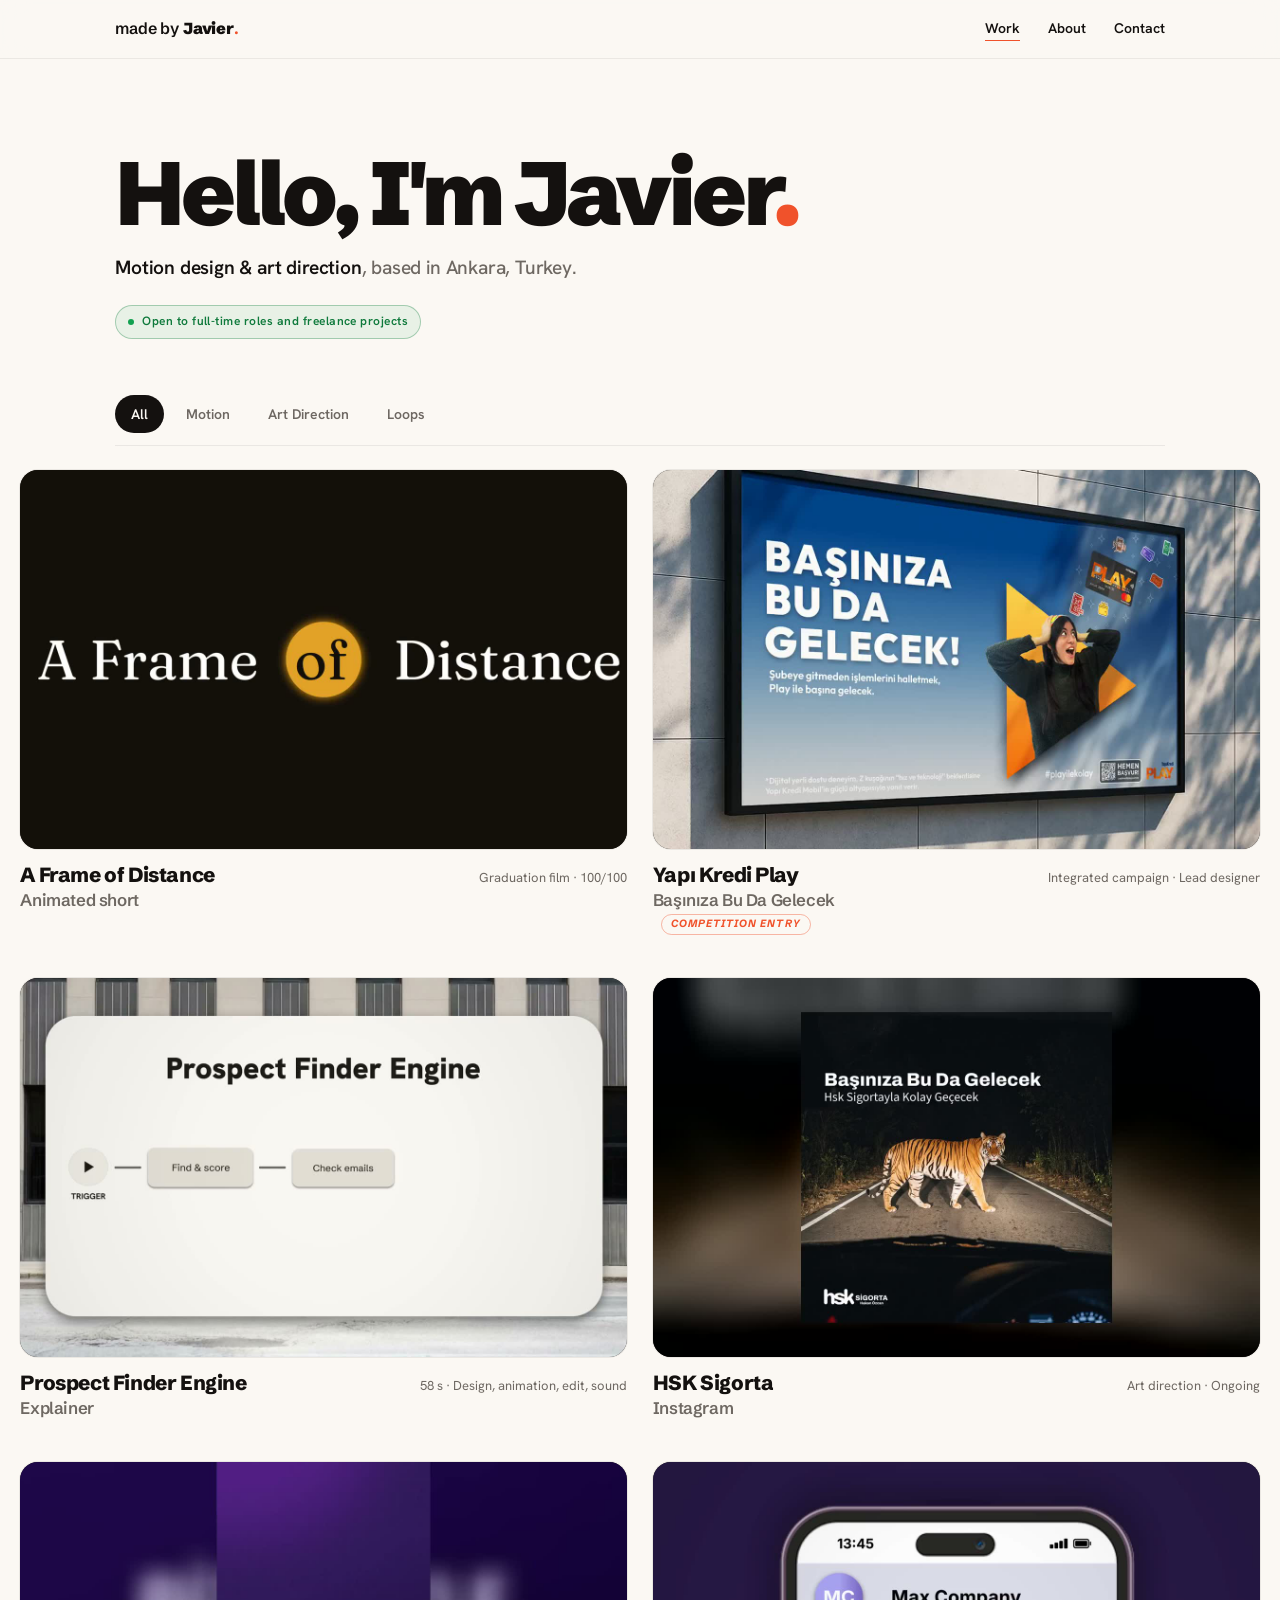
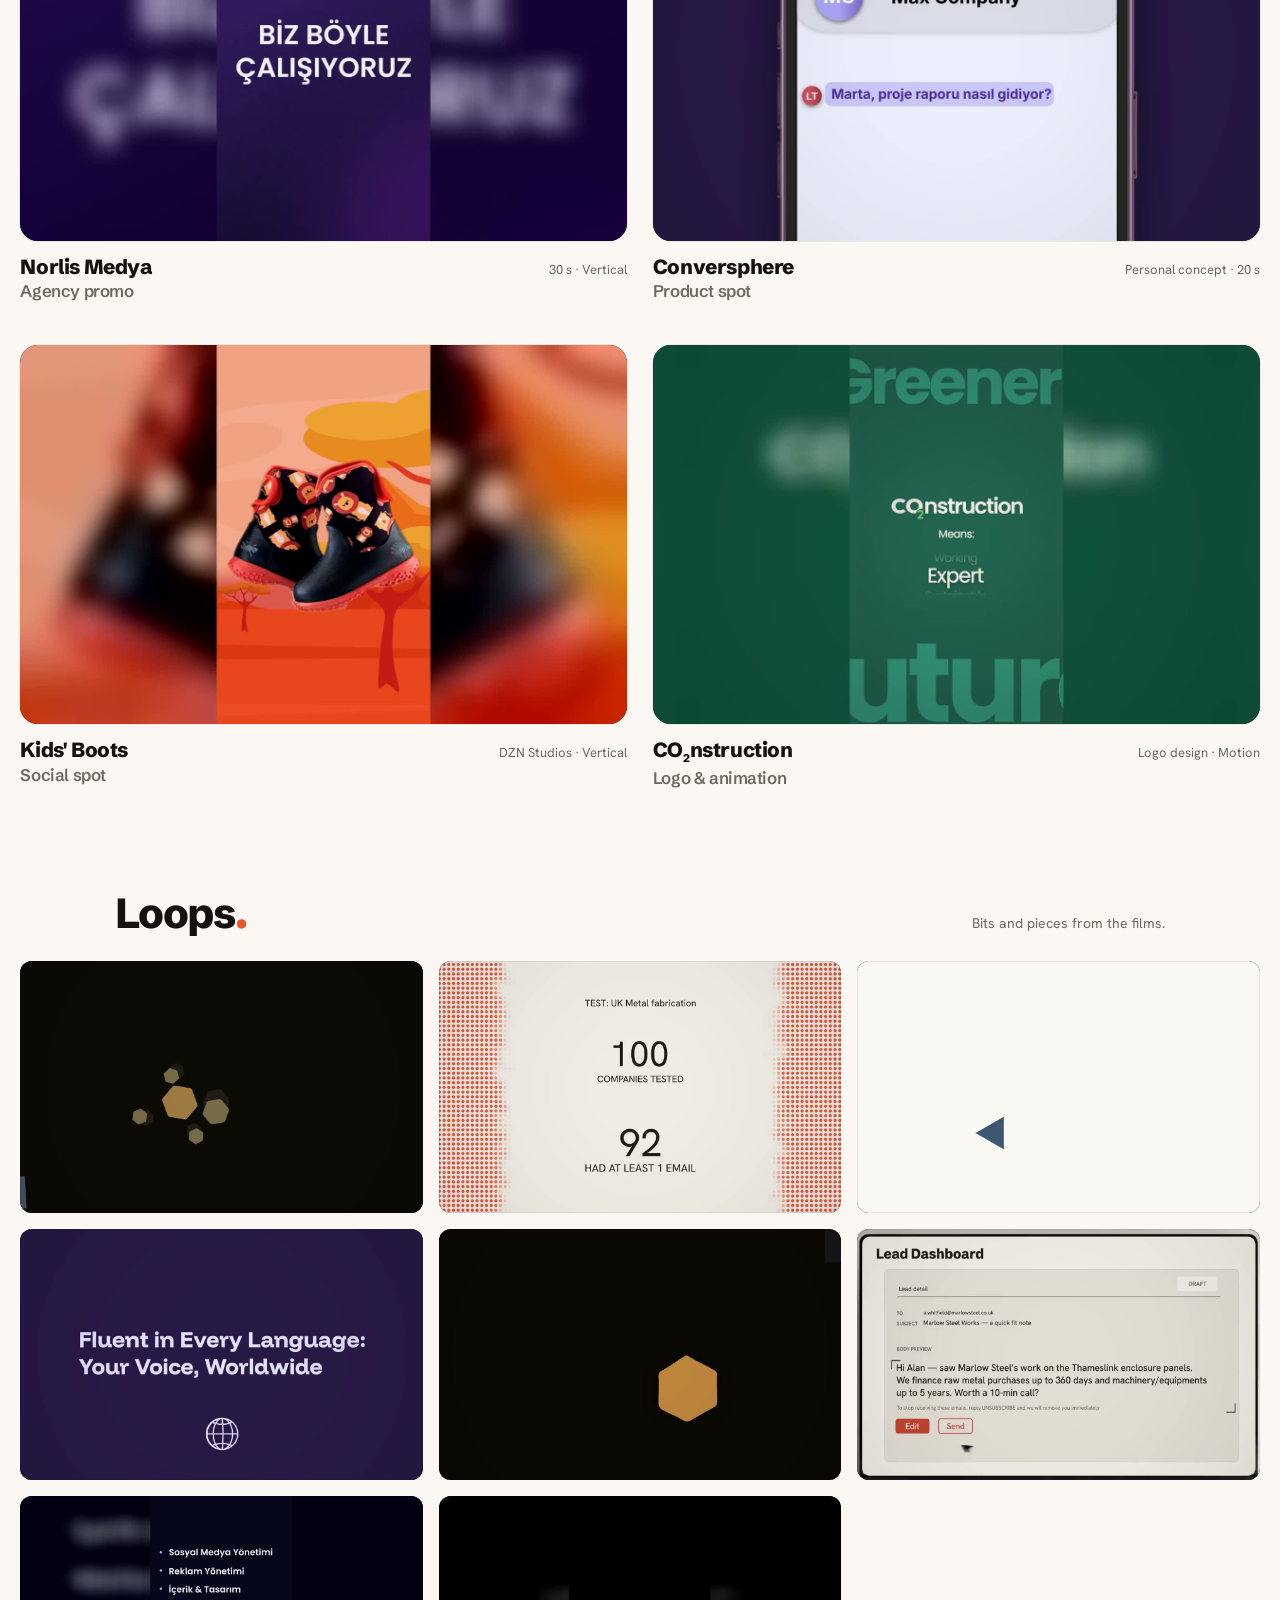
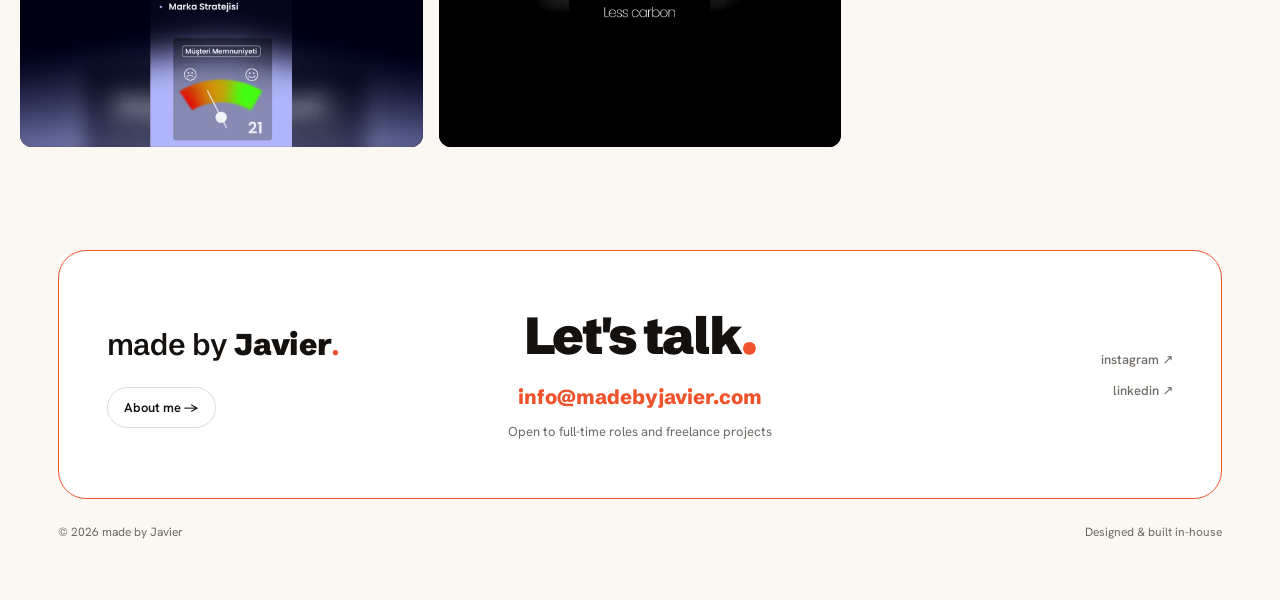
==== commit 97ecd8cb: "Speed up first load, fade filters and page changes - Load Google Fonts from <head> with preconnect i" ====
--- a/index.html
+++ b/index.html
@@ -18,7 +18,12 @@
 <link rel="icon" type="image/png" sizes="32x32" href="assets/favicon-32.png">
 <link rel="icon" type="image/svg+xml" href="assets/icon.svg">
 <link rel="apple-touch-icon" href="assets/apple-touch-icon.png">
+<link rel="preconnect" href="https://fonts.googleapis.com">
+<link rel="preconnect" href="https://fonts.gstatic.com" crossorigin>
+<link rel="stylesheet" href="https://fonts.googleapis.com/css2?family=Schibsted+Grotesk:wght@500;600;700;800;900&family=Hanken+Grotesk:wght@400;500;600;700&display=swap">
 <link rel="stylesheet" href="css/site.css">
+<!-- Chrome/Edge: prerender a page as soon as the pointer rests on its link -->
+<script type="speculationrules">{"prerender":[{"where":{"href_matches":"/*"},"eagerness":"moderate"}]}</script>
 </head>
 <body>
 
--- a/css/site.css
+++ b/css/site.css
@@ -1,5 +1,3 @@
-@import url('https://fonts.googleapis.com/css2?family=Schibsted+Grotesk:wght@500;600;700;800;900&family=Hanken+Grotesk:wght@400;500;600;700&display=swap');
-
 /* ============================================================
    made by Javier — site stylesheet
    One file for every page. Edit here, it changes everywhere.
@@ -570,6 +568,21 @@
 .series p{color:var(--muted);font-size:15px;margin-top:10px}
 .series-imgs{display:grid;grid-template-columns:repeat(auto-fit,minmax(150px,1fr));gap:10px}
 .series-imgs img{border-radius:8px;width:100%;aspect-ratio:1/1;object-fit:cover}
+
+/* ============ FILTER FADE ============
+   site.js adds .is-fading, swaps the cards while invisible, then removes it. */
+.wgrid,#loops{transition:opacity .22s ease}
+.is-fading{opacity:0}
+
+/* ============ PAGE FADE ============
+   Browsers with cross-document view transitions crossfade between pages.
+   The rest fade the new page in on load. */
+@view-transition{navigation:auto}
+::view-transition-old(root),::view-transition-new(root){animation-duration:.3s}
+@supports not (view-transition-name:none){
+  body{animation:pageIn .35s ease both}
+}
+@keyframes pageIn{from{opacity:0}to{opacity:1}}
 
 /* ============ REVEAL ============ */
 .rv{opacity:0;transform:translateY(18px);transition:opacity .7s cubic-bezier(.2,.7,.3,1),transform .7s cubic-bezier(.2,.7,.3,1)}
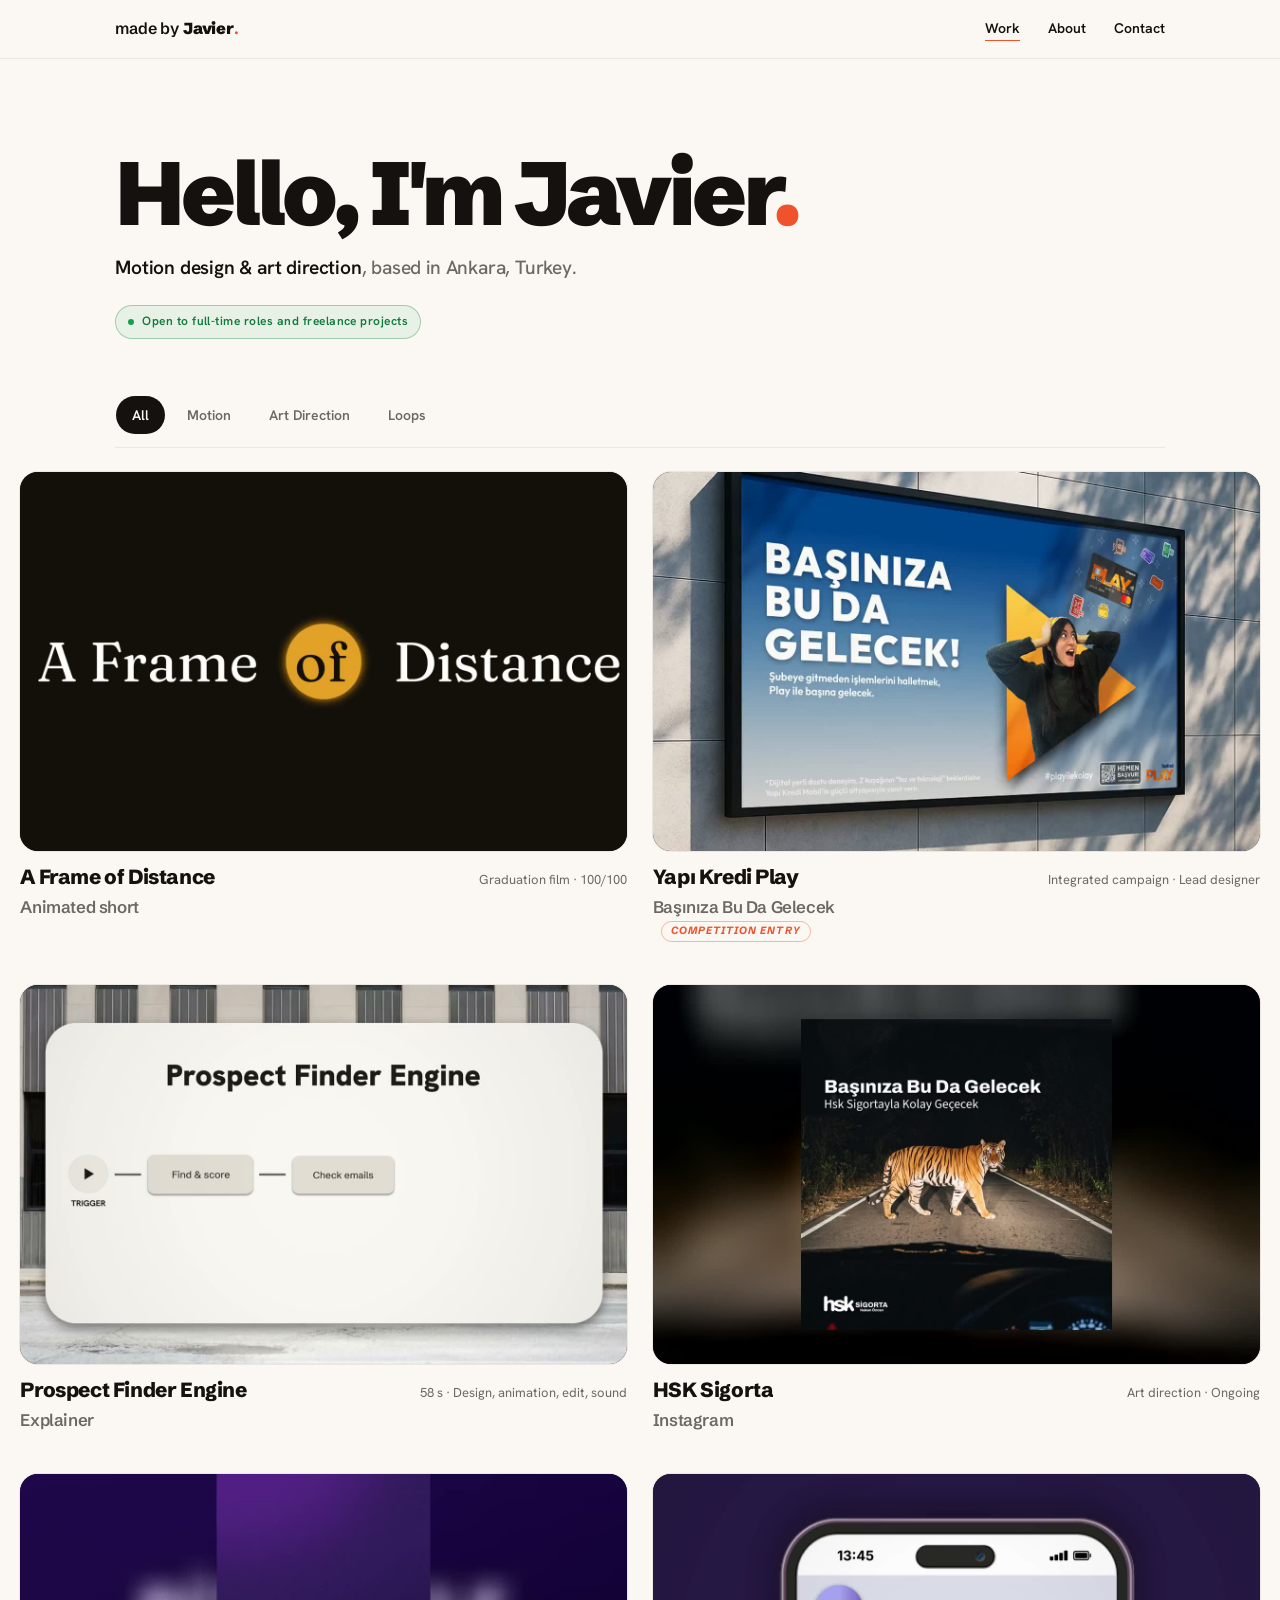
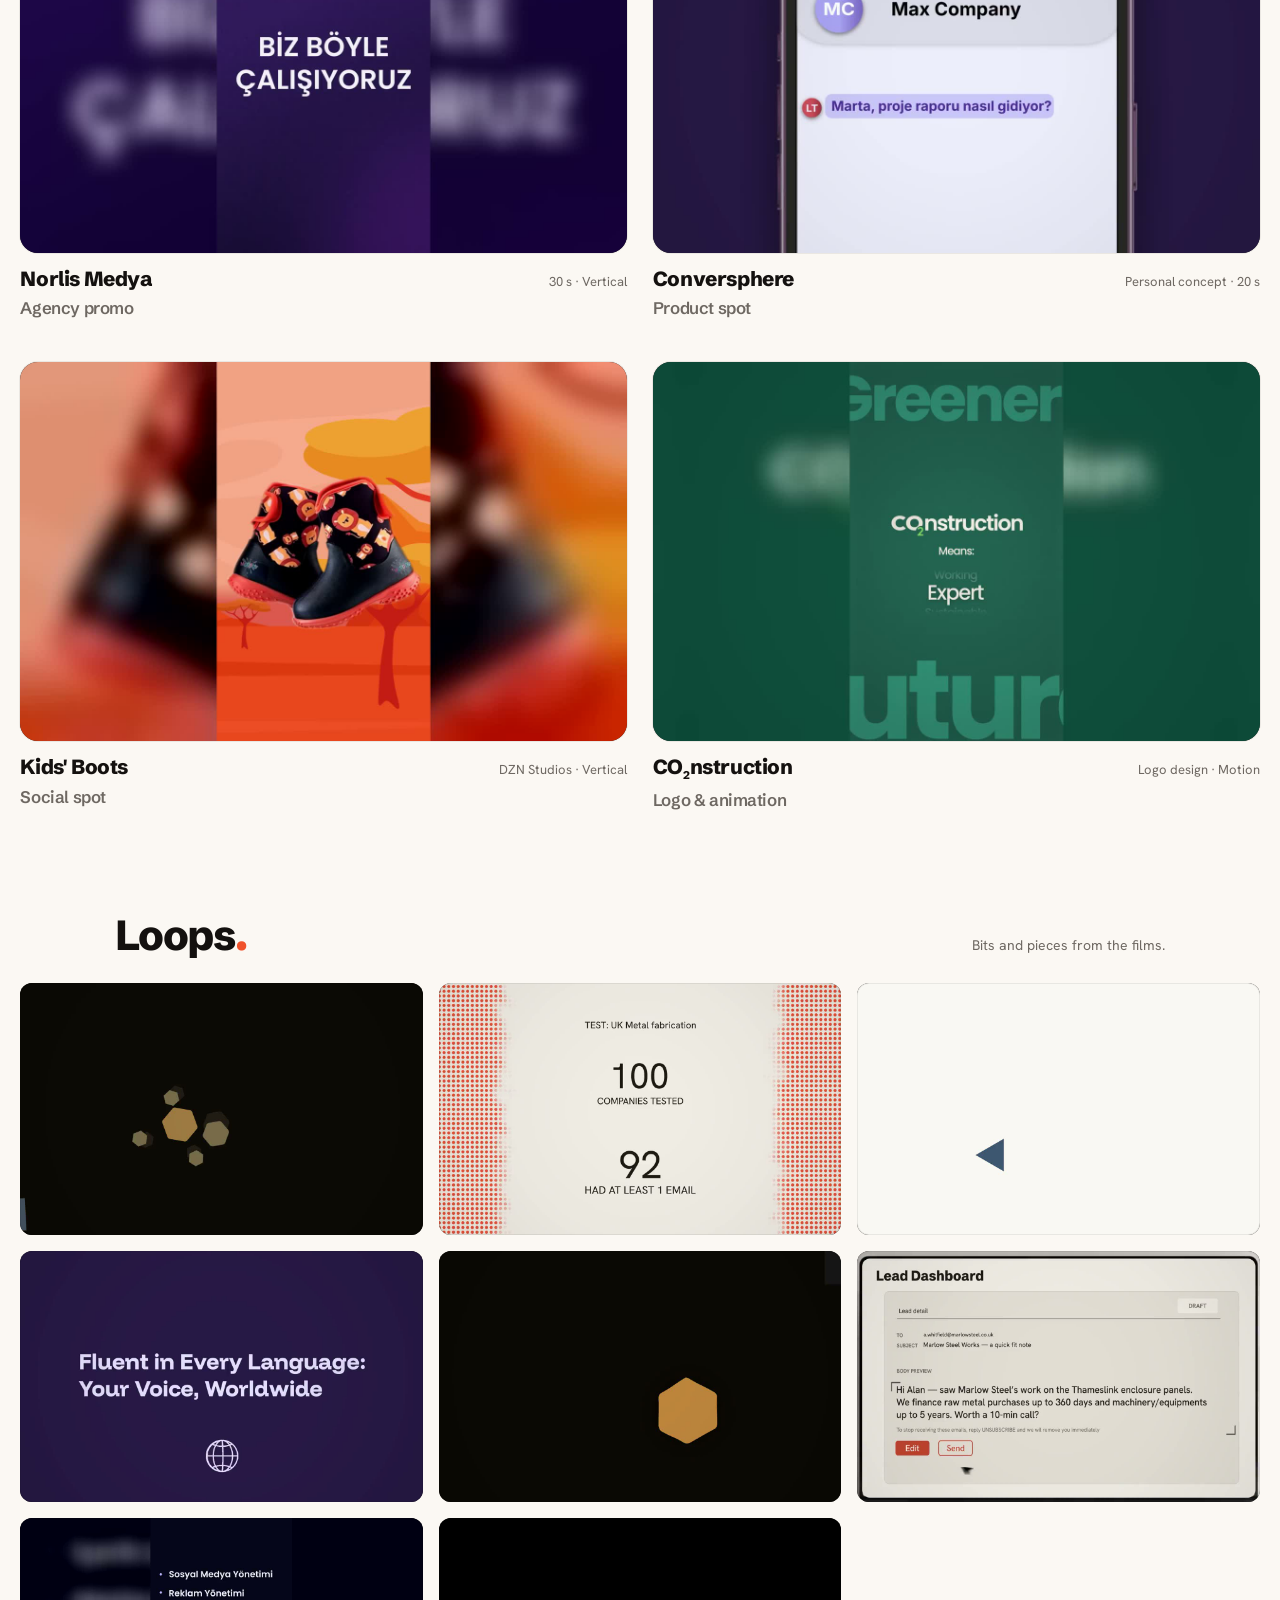
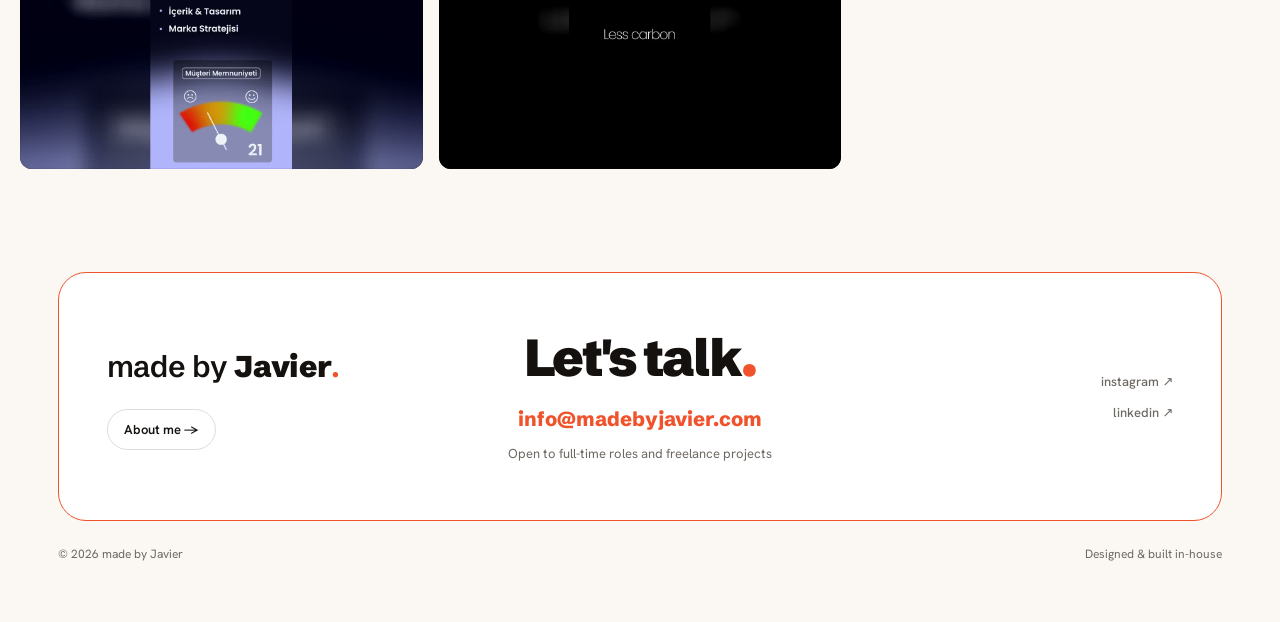
==== commit 666309e0: "Dock the work filters as a floating pill, underline titles on hover - Filter bar sits inline under t" ====
--- a/index.html
+++ b/index.html
@@ -21,7 +21,7 @@
 <link rel="preconnect" href="https://fonts.googleapis.com">
 <link rel="preconnect" href="https://fonts.gstatic.com" crossorigin>
 <link rel="stylesheet" href="https://fonts.googleapis.com/css2?family=Schibsted+Grotesk:wght@500;600;700;800;900&family=Hanken+Grotesk:wght@400;500;600;700&display=swap">
-<link rel="stylesheet" href="css/site.css">
+<link rel="stylesheet" href="css/site.css?v=4">
 <!-- Chrome/Edge: prerender a page as soon as the pointer rests on its link -->
 <script type="speculationrules">{"prerender":[{"where":{"href_matches":"/*"},"eagerness":"moderate"}]}</script>
 </head>
@@ -52,11 +52,13 @@
      Each card: data-cat = "motion", "art" or both. Cover = a 3–5 s muted loop + poster.
      Loops and posters live in assets/work/<project>/loop.mp4 + poster.jpg -->
 <main id="work" class="wrap">
+  <div class="filters-slot">
   <div class="filters" role="toolbar" aria-label="Filter work">
     <button type="button" data-filter="all" aria-pressed="true">All</button>
     <button type="button" data-filter="motion" aria-pressed="false">Motion</button>
     <button type="button" data-filter="art" aria-pressed="false">Art Direction</button>
     <button type="button" data-filter="loops" aria-pressed="false">Loops</button>
+  </div>
   </div>
 
   <div class="wgrid">
@@ -191,7 +193,7 @@
   </div>
 </footer>
 
-<script src="js/site.js"></script>
+<script src="js/site.js?v=4"></script>
 <!-- page views, referrers and countries. No cookies, nothing to consent to. -->
 <script defer src="/_vercel/insights/script.js"></script>
 </body>
--- a/css/site.css
+++ b/css/site.css
@@ -463,11 +463,13 @@
 .intro .lead b{color:var(--ink);font-weight:600}
 .intro .badge{margin:22px 0 0}
 
-/* filter bar — sticks under the nav while you browse */
+/* filter bar — sits under the hello. Once you scroll past it, it morphs
+   into a floating pill docked at the bottom of the screen (site.js). */
+.filters-slot{border-bottom:1px solid var(--line-soft);margin-bottom:clamp(16px,2vw,24px)}
 .filters{
-  position:sticky;top:57px;z-index:20;background:rgba(251,248,243,.9);backdrop-filter:blur(10px);
-  display:flex;gap:6px;flex-wrap:wrap;padding:12px 0;margin-bottom:clamp(16px,2vw,24px);
-  border-bottom:1px solid var(--line-soft);
+  display:flex;gap:6px;flex-wrap:wrap;padding:12px 0;width:max-content;max-width:100%;
+  border-radius:999px;border:1px solid transparent;
+  transition:background-color .35s ease,border-color .35s ease,box-shadow .35s ease,padding .35s ease,opacity .3s ease;
 }
 .filters button{
   font:inherit;font-size:14px;font-weight:600;cursor:pointer;
@@ -476,7 +478,19 @@
 }
 .filters button:hover{color:var(--ink);border-color:var(--line)}
 .filters button[aria-pressed="true"]{background:var(--ink);color:var(--bg)}
-.filters sup{font-size:10px;margin-left:3px;opacity:.6}
+
+/* docked: dark rounded pill, centred at the bottom */
+.filters.docked{
+  position:fixed;z-index:60;left:0;right:0;margin:0 auto;
+  bottom:max(18px,env(safe-area-inset-bottom));
+  padding:6px;gap:2px;
+  background:rgba(24,21,19,.84);backdrop-filter:blur(16px) saturate(1.4);-webkit-backdrop-filter:blur(16px) saturate(1.4);
+  border-color:rgba(255,255,255,.08);
+  box-shadow:0 18px 40px -14px rgba(0,0,0,.5),0 2px 6px rgba(0,0,0,.18);
+}
+.filters.docked button{color:rgba(255,255,255,.7);padding:9px 17px}
+.filters.docked button:hover{color:#fff;border-color:transparent;background:rgba(255,255,255,.08)}
+.filters.docked button[aria-pressed="true"]{background:rgba(255,255,255,.13);color:#FF6A45}
 
 /* project grid */
 .wgrid{display:grid;grid-template-columns:repeat(2,minmax(0,1fr));
@@ -502,8 +516,17 @@
 .wcap{display:flex;justify-content:space-between;align-items:baseline;gap:16px;margin-top:14px}
 .wcap h2{font-family:var(--display);font-size:clamp(18px,1.6vw,22px);font-weight:800;
   letter-spacing:-.02em;line-height:1.2;margin:0;max-width:none;transition:color .2s}
-.wcap h2 span{display:block;color:var(--muted);font-weight:600;font-size:.82em;margin-top:2px}
+.wcap h2 span{display:block;color:var(--muted);font-weight:600;font-size:.82em;margin-top:7px}
 .wcard:hover .wcap h2{color:var(--accent)}
+.wcap h2 .wt{position:relative;display:inline-block;color:inherit;font-weight:inherit;font-size:inherit;margin:0}
+.anno{position:absolute;left:-2px;right:-2px;bottom:-7px;width:calc(100% + 4px);height:9px;overflow:visible;
+  fill:none;stroke:var(--accent);stroke-width:2.6;stroke-linecap:round;pointer-events:none}
+.anno path{stroke-dasharray:1;stroke-dashoffset:1;
+  transition:stroke-dashoffset .5s cubic-bezier(.65,0,.35,1)}
+.wcard:hover .anno path{stroke-dashoffset:0}
+.anno{opacity:0;transition:opacity .2s ease .3s}
+.wcard:hover .anno{opacity:1;transition-delay:0s}
+@media (hover:none){.anno{display:none}}
 .wcap p{font-size:13px;color:var(--muted);text-align:right;flex:0 0 auto}
 .wtag{display:inline-block;font-size:10.5px;font-weight:700;letter-spacing:.1em;text-transform:uppercase;
   color:var(--accent);border:1px solid rgba(240,82,43,.4);border-radius:999px;padding:3px 9px;margin-left:8px;
@@ -571,16 +594,16 @@
 
 /* ============ FILTER FADE ============
    site.js adds .is-fading, swaps the cards while invisible, then removes it. */
-.wgrid,#loops{transition:opacity .22s ease}
-.is-fading{opacity:0}
+.wgrid,#loops{transition:opacity .28s ease,transform .28s cubic-bezier(.2,.7,.3,1)}
+.is-fading{opacity:0;transform:translateY(14px)}
 
 /* ============ PAGE FADE ============
    Browsers with cross-document view transitions crossfade between pages.
    The rest fade the new page in on load. */
 @view-transition{navigation:auto}
-::view-transition-old(root),::view-transition-new(root){animation-duration:.3s}
+::view-transition-old(root),::view-transition-new(root){animation-duration:.42s;animation-timing-function:ease}
 @supports not (view-transition-name:none){
-  body{animation:pageIn .35s ease both}
+  body{animation:pageIn .45s ease both}
 }
 @keyframes pageIn{from{opacity:0}to{opacity:1}}
 
